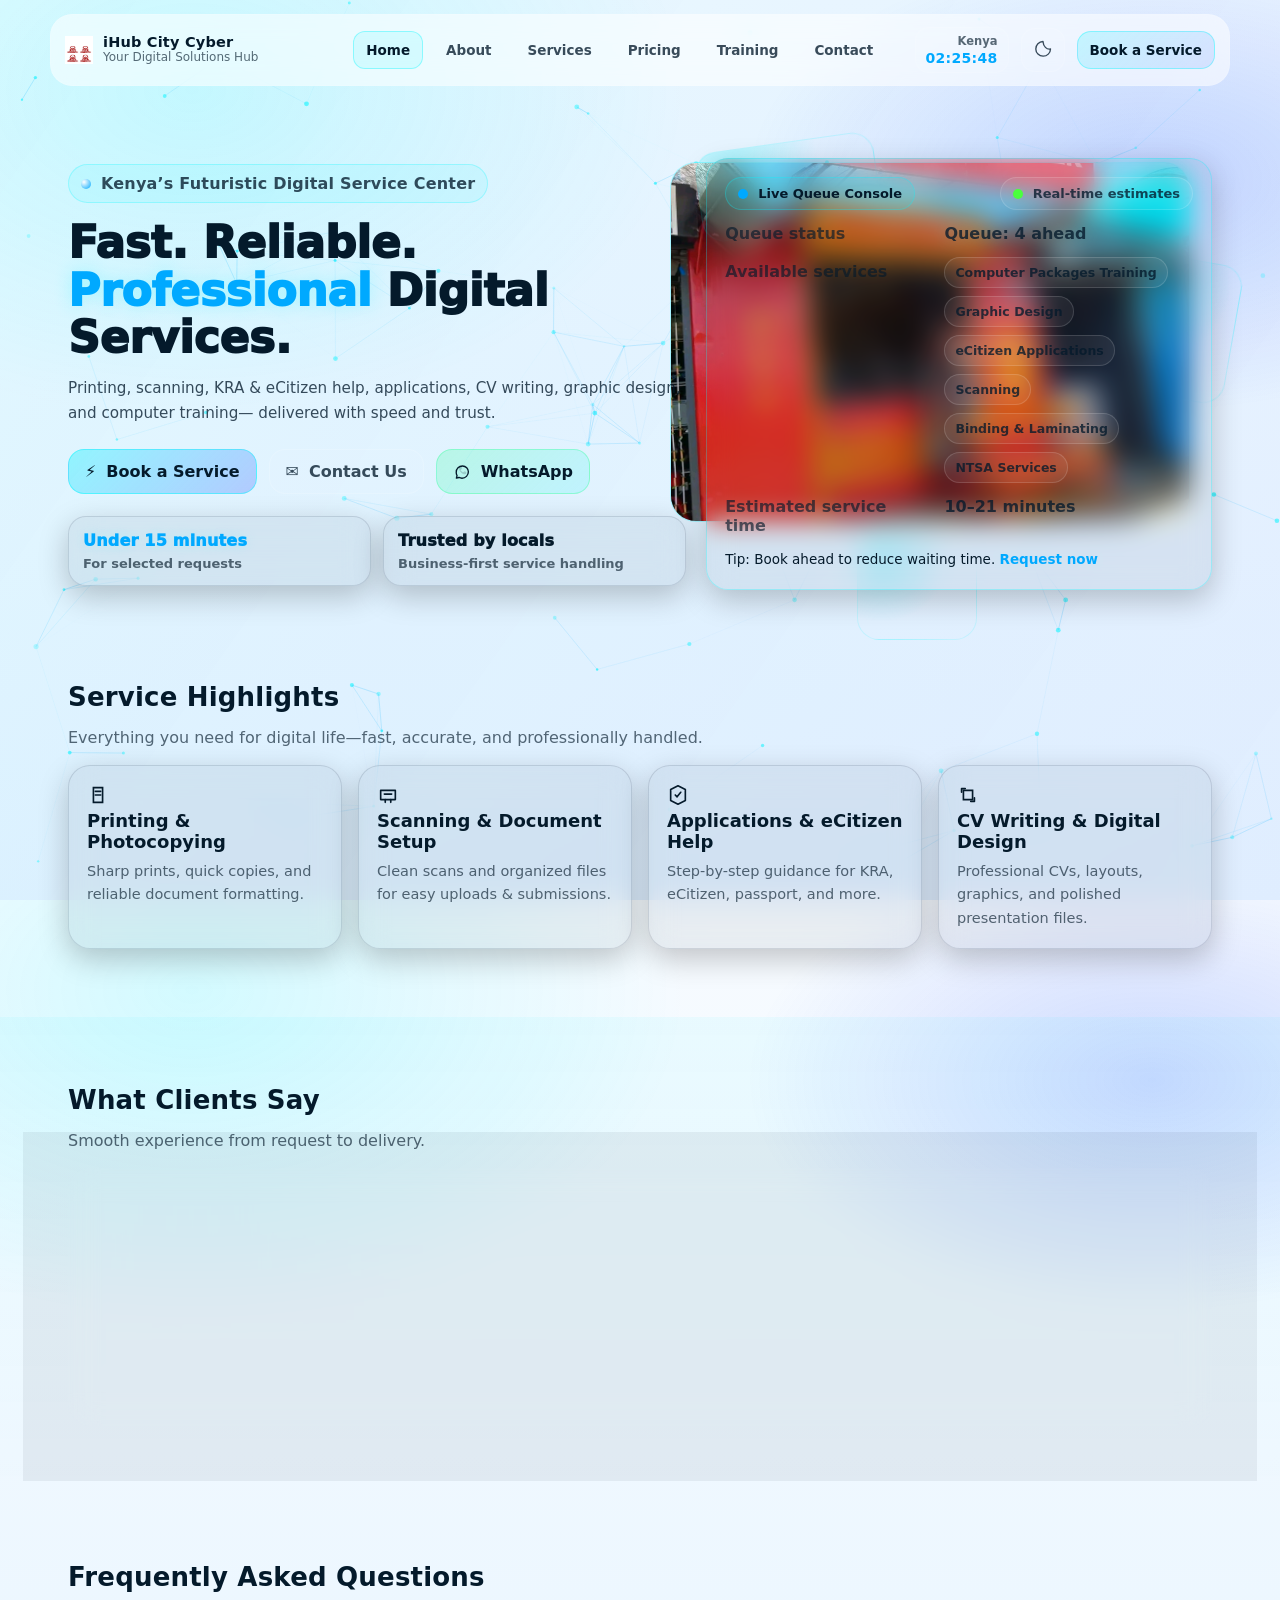
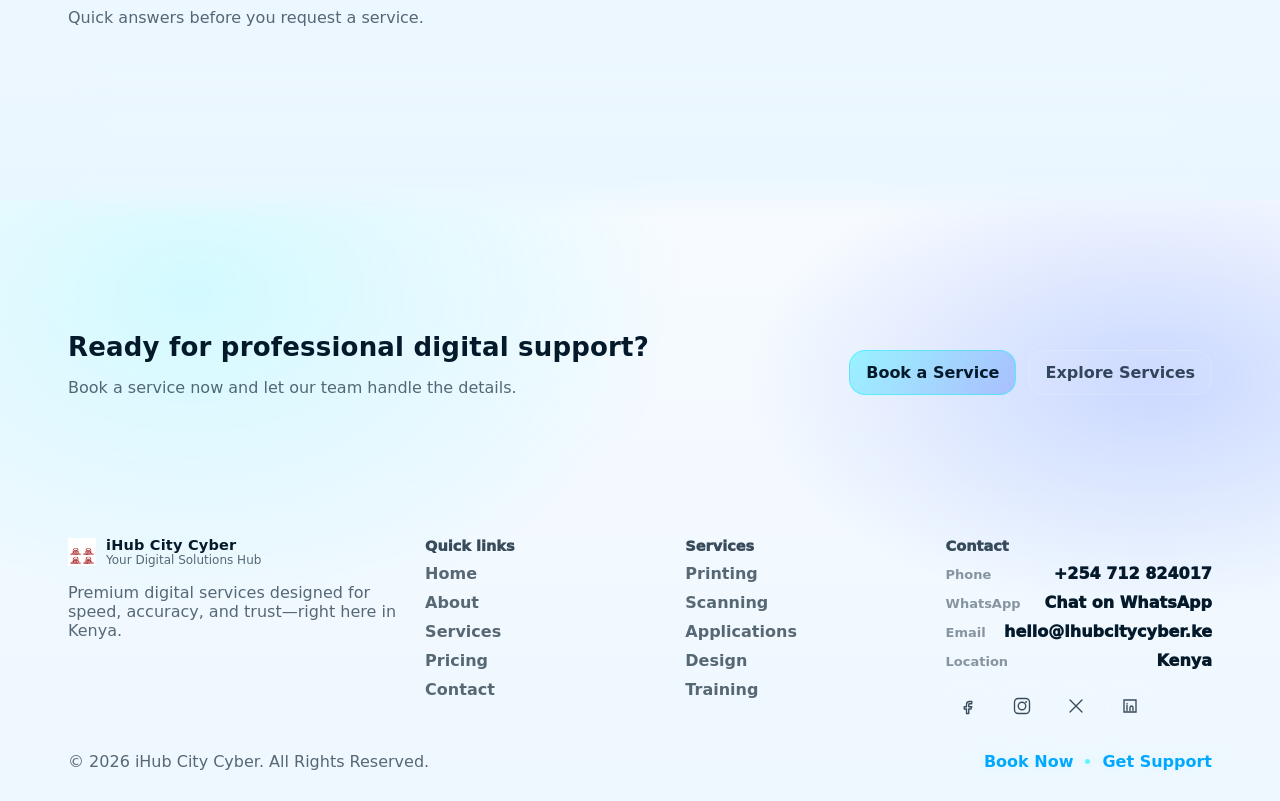
==== index.html @ 59ffdf21 "f" ====
<!doctype html>
<html lang="en" data-theme="dark">
  <head>
    <meta charset="utf-8" />
    <meta name="viewport" content="width=device-width, initial-scale=1" />
    <meta name="description" content="iHub City Cyber — Fast, reliable, professional digital services in Kenya." />
    <title>iHub City Cyber — Fast. Reliable. Professional Digital Services.</title>
    <link rel="icon" href="images/favicon.svg" />
    <link rel="stylesheet" href="css/style.css" />
  </head>
  <body>
    <div id="loadingOverlay" class="loading-overlay" aria-hidden="true">
      <div class="loader" role="status" aria-label="Loading"></div>
      <div class="loading-text">Initializing iHub City Cyber...</div>
    </div>

    <canvas id="particles" aria-hidden="true"></canvas>

    <a id="backToTop" class="back-to-top" href="#top" aria-label="Back to top">
      <span class="back-to-top__icon" aria-hidden="true">↑</span>
    </a>

    <div class="page" id="top">
      <header class="site-header">
        <div class="container header-inner">
          <a class="brand" href="index.html" aria-label="iHub City Cyber home">
            <span class="brand__logo" aria-hidden="true"><img src="images/logo.jpg" alt="iHub City Cyber" width="28" height="28"></span>
            <span class="brand__text">
              <span class="brand__name">iHub City Cyber</span>
              <span class="brand__tag">Your Digital Solutions Hub</span>
            </span>
          </a>

          <nav class="nav" aria-label="Primary navigation">
            <button class="nav__toggle" id="navToggle" aria-label="Open menu" aria-expanded="false" type="button">
              <span aria-hidden="true"></span>
              <span class="sr-only">Menu</span>
            </button>

            <ul class="nav__list" id="navList">
              <li><a class="nav__link active" href="index.html">Home</a></li>
              <li><a class="nav__link" href="about.html">About</a></li>
              <li><a class="nav__link" href="services.html">Services</a></li>
              <li><a class="nav__link" href="pricing.html">Pricing</a></li>
              <li><a class="nav__link" href="training.html">Training</a></li>
              <li><a class="nav__link" href="contact.html">Contact</a></li>
            </ul>
          </nav>

          <div class="header-actions">
            <div class="clock" title="Kenya time">
              <span class="clock__label">Kenya</span>
              <span class="clock__time" id="kenyaClock">--:--:--</span>
            </div>

            <button id="themeToggle" class="icon-btn" type="button" aria-label="Toggle dark and light mode" title="Toggle theme">
              <span class="icon-btn__icon" aria-hidden="true">
                <svg viewBox="0 0 24 24" width="18" height="18" fill="none" xmlns="http://www.w3.org/2000/svg">
                  <path
                    d="M12 2a9.8 9.8 0 1 0 10 10c-5.2 1-9.6-3.4-10-10Z"
                    stroke="currentColor"
                    stroke-width="1.8"
                    stroke-linejoin="round"
                  />
                </svg>
              </span>
            </button>

            <a class="btn btn-primary btn-sm" href="request.html" aria-label="Book a service">
              Book a Service
            </a>
          </div>
        </div>
      </header>

      <main class="site-main">
        <section class="hero">
          <div class="container hero-inner">
            <div class="hero-copy">
              <div class="hero-badge">
                <span class="spark" aria-hidden="true"></span>
                Kenya’s Futuristic Digital Service Center
              </div>
              <h1 class="hero-title">
                Fast. Reliable. <span class="neon-text">Professional</span> Digital Services.
              </h1>
              <p class="hero-subtitle">
                Printing, scanning, KRA & eCitizen help, applications, CV writing, graphic design, and computer training—
                delivered with speed and trust.
              </p>

              <div class="hero-cta" role="group" aria-label="Primary actions">
                <a class="btn btn-gradient" href="request.html">
                  <span class="btn__icon" aria-hidden="true">⚡</span>
                  Book a Service
                </a>
                <a class="btn btn-secondary" href="contact.html">
                  <span class="btn__icon" aria-hidden="true">✉</span>
                  Contact Us
                </a>
                <a class="btn btn-whatsapp" href="https://wa.me/254712824017?text=Hi%20iHub%20City%20Cyber!%20I%20need%20a%20service."
                  target="_blank" rel="noopener noreferrer">
                  <span class="btn__icon" aria-hidden="true">
                    <svg viewBox="0 0 24 24" width="18" height="18" fill="none" xmlns="http://www.w3.org/2000/svg">
                      <path
                        d="M20.5 11.8c0 4.7-3.8 8.5-8.5 8.5-1.5 0-2.9-.4-4.1-1l-3.4.9.9-3.3c-.7-1.3-1.1-2.7-1.1-4.3C4.2 7.7 8 4 12.6 4c4.7 0 7.9 3.8 7.9 7.8Z"
                        stroke="currentColor"
                        stroke-width="1.8"
                        stroke-linejoin="round"
                      />
                      <path
                        d="M10 9.3c.4.7.8 1.2 1.4 1.7.6.5 1.1.9 1.8 1.2.3.1.6.1.8-.1l.7-.7c.2-.2.5-.3.8-.2l1.7.6c.3.1.5.4.5.7v1c0 .6-.4 1.1-.9 1.3-1.1.4-2.3.3-3.4-.2-1.2-.5-2.4-1.4-3.4-2.6-1-1.2-1.7-2.6-2-3.9-.2-1 0-2.1.5-2.9.2-.4.7-.7 1.2-.7h1c.3 0 .6.2.7.5l.6 1.7c.1.3 0 .6-.2.8l-.7.7c-.2.2-.3.5-.1.8Z"
                        fill="currentColor"
                        opacity="0.18"
                      />
                    </svg>
                  </span>
                  WhatsApp
                </a>
              </div>

              <div class="hero-metrics">
                <div class="metric glass">
                  <div class="metric__value neon-text" data-badge="fast">Under 15 minutes</div>
                  <div class="metric__label">For selected requests</div>
                </div>
                <div class="metric glass">
                  <div class="metric__value" data-badge="trusted">Trusted by locals</div>
                  <div class="metric__label">Business-first service handling</div>
                </div>
              </div>
            </div>

            <div class="hero-visual">
              <div class="neon-card glass hero-panel">
                <div class="hero-panel__top">
                  <div class="chip">
                    <span class="chip__dot" aria-hidden="true"></span> Live Queue Console
                  </div>
                  <div class="chip chip--muted">
                    <span class="chip__pulse" aria-hidden="true"></span> Real-time estimates
                  </div>
                </div>

                <div class="dashboard" id="cyberDashboard">
                  <div class="dashboard-row">
                    <div class="dashboard-row__label">Queue status</div>
                    <div class="dashboard-row__value neon-text" id="queueStatus">Checking...</div>
                  </div>
                  <div class="dashboard-row">
                    <div class="dashboard-row__label">Available services</div>
                    <div class="dashboard-row__value">
                      <div class="chips" id="availableServices" aria-live="polite"></div>
                    </div>
                  </div>
                  <div class="dashboard-row">
                    <div class="dashboard-row__label">Estimated service time</div>
                    <div class="dashboard-row__value" id="estimatedTime">--</div>
                  </div>
                  <div class="dashboard-hint">
                    Tip: Book ahead to reduce waiting time.
                    <a class="link" href="request.html">Request now</a>
                  </div>
                </div>
              </div>

              <figure class="hero-illustration" aria-hidden="true">
                <img
                  src="images/ihubcyber.jpg"
                  alt="iHub City Cyber digital café interior"
                  loading="lazy"
                  decoding="async"
                />
              </figure>

              <div class="hero-floaters" aria-hidden="true">
                <div class="floater floater--a"></div>
                <div class="floater floater--b"></div>
                <div class="floater floater--c"></div>
              </div>
            </div>
          </div>
        </section>

        <section class="section">
          <div class="container">
            <div class="section-head">
              <h2 class="h2">Service Highlights</h2>
              <p class="muted">
                Everything you need for digital life—fast, accurate, and professionally handled.
              </p>
            </div>

            <div class="grid grid-4">
              <article class="card card--hover glass">
                <div class="card__icon" aria-hidden="true">
                  <svg viewBox="0 0 24 24" width="22" height="22" fill="none" xmlns="http://www.w3.org/2000/svg">
                    <path d="M7 4h10v16H7V4Z" stroke="currentColor" stroke-width="1.8" />
                    <path d="M9 8h6M9 12h6" stroke="currentColor" stroke-width="1.8" stroke-linecap="round" />
                  </svg>
                </div>
                <h3 class="h3">Printing & Photocopying</h3>
                <p class="p">Sharp prints, quick copies, and reliable document formatting.</p>
              </article>

              <article class="card card--hover glass">
                <div class="card__icon" aria-hidden="true">
                  <svg viewBox="0 0 24 24" width="22" height="22" fill="none" xmlns="http://www.w3.org/2000/svg">
                    <path
                      d="M4 7h16v10H4V7Z"
                      stroke="currentColor"
                      stroke-width="1.8"
                      stroke-linejoin="round"
                    />
                    <path d="M8 11h8" stroke="currentColor" stroke-width="1.8" stroke-linecap="round" />
                    <path d="M9 17v3M15 17v3" stroke="currentColor" stroke-width="1.8" stroke-linecap="round" />
                  </svg>
                </div>
                <h3 class="h3">Scanning & Document Setup</h3>
                <p class="p">Clean scans and organized files for easy uploads & submissions.</p>
              </article>

              <article class="card card--hover glass">
                <div class="card__icon" aria-hidden="true">
                  <svg viewBox="0 0 24 24" width="22" height="22" fill="none" xmlns="http://www.w3.org/2000/svg">
                    <path d="M12 2 20 6v12l-8 4-8-4V6l8-4Z" stroke="currentColor" stroke-width="1.8" stroke-linejoin="round" />
                    <path d="M9 12l2 2 4-5" stroke="currentColor" stroke-width="1.8" stroke-linecap="round" stroke-linejoin="round" />
                  </svg>
                </div>
                <h3 class="h3">Applications & eCitizen Help</h3>
                <p class="p">Step-by-step guidance for KRA, eCitizen, passport, and more.</p>
              </article>

              <article class="card card--hover glass">
                <div class="card__icon" aria-hidden="true">
                  <svg viewBox="0 0 24 24" width="22" height="22" fill="none" xmlns="http://www.w3.org/2000/svg">
                    <path d="M7 7h10v10H7V7Z" stroke="currentColor" stroke-width="1.8" />
                    <path d="M5 9V5h4" stroke="currentColor" stroke-width="1.8" stroke-linecap="round" stroke-linejoin="round" />
                    <path d="M19 15v4h-4" stroke="currentColor" stroke-width="1.8" stroke-linecap="round" stroke-linejoin="round" />
                  </svg>
                </div>
                <h3 class="h3">CV Writing & Digital Design</h3>
                <p class="p">Professional CVs, layouts, graphics, and polished presentation files.</p>
              </article>
            </div>
          </div>
        </section>

        <section class="section section--alt">
          <div class="container">
            <div class="section-head">
              <h2 class="h2">What Clients Say</h2>
              <p class="muted">Smooth experience from request to delivery.</p>
            </div>

            <div class="slider glass">
              <button class="slider__btn slider__btn--prev" type="button" aria-label="Previous testimonial">
                ‹
              </button>
              <div class="slider__track" id="testimonialTrack">
                <article class="testimonial testimonial--active">
                  <div class="testimonial__stars" aria-hidden="true">★★★★★</div>
                  <p class="testimonial__text">
                    “Fast service and clear guidance. My application was handled professionally.”
                  </p>
                  <div class="testimonial__meta">
                    <span class="avatar" aria-hidden="true">A</span>
                    <div>
                      <div class="testimonial__name">Amina K.</div>
                      <div class="testimonial__role">eCitizen & Passport</div>
                    </div>
                  </div>
                </article>

                <article class="testimonial">
                  <div class="testimonial__stars" aria-hidden="true">★★★★★</div>
                  <p class="testimonial__text">
                    “Printing quality is top-notch. They double-checked my documents before submission.”
                  </p>
                  <div class="testimonial__meta">
                    <span class="avatar" aria-hidden="true">J</span>
                    <div>
                      <div class="testimonial__name">Joseph M.</div>
                      <div class="testimonial__role">Print & Scan</div>
                    </div>
                  </div>
                </article>

                <article class="testimonial">
                  <div class="testimonial__stars" aria-hidden="true">★★★★★</div>
                  <p class="testimonial__text">
                    “CV writing was excellent. The formatting looks professional and ATS-friendly.”
                  </p>
                  <div class="testimonial__meta">
                    <span class="avatar" aria-hidden="true">S</span>
                    <div>
                      <div class="testimonial__name">Sarah W.</div>
                      <div class="testimonial__role">CV Writing</div>
                    </div>
                  </div>
                </article>
              </div>
              <button class="slider__btn slider__btn--next" type="button" aria-label="Next testimonial">
                ›
              </button>
            </div>
          </div>
        </section>

        <section class="section">
          <div class="container">
            <div class="section-head">
              <h2 class="h2">Frequently Asked Questions</h2>
              <p class="muted">Quick answers before you request a service.</p>
            </div>

            <div class="faq" id="faq">
              <div class="faq__item glass" data-faq>
                <button class="faq__q" type="button" aria-expanded="false">
                  How fast can you process my request?
                  <span class="faq__chev" aria-hidden="true">+</span>
                </button>
                <div class="faq__a" aria-hidden="true">
                  <p class="p">
                    For most printing and document preparation requests, we aim to deliver within 10–30 minutes depending on volume.
                    For applications, we’ll estimate after reviewing your documents.
                  </p>
                </div>
              </div>

              <div class="faq__item glass" data-faq>
                <button class="faq__q" type="button" aria-expanded="false">
                  Do you help with KRA and eCitizen applications?
                  <span class="faq__chev" aria-hidden="true">+</span>
                </button>
                <div class="faq__a" aria-hidden="true">
                  <p class="p">
                    Yes. We support document preparation and guided steps so you can complete your submission confidently.
                    We’ll also double-check key inputs before you proceed.
                  </p>
                </div>
              </div>

              <div class="faq__item glass" data-faq>
                <button class="faq__q" type="button" aria-expanded="false">
                  Can I upload files through the request form?
                  <span class="faq__chev" aria-hidden="true">+</span>
                </button>
                <div class="faq__a" aria-hidden="true">
                  <p class="p">
                    Absolutely. Use the file upload field in the request form. We’ll review and follow up to confirm next steps.
                  </p>
                </div>
              </div>
            </div>
          </div>
        </section>

        <section class="section section--cta">
          <div class="container cta">
            <div class="cta__copy">
              <h2 class="h2">Ready for professional digital support?</h2>
              <p class="muted">Book a service now and let our team handle the details.</p>
            </div>
            <div class="cta__actions">
              <a class="btn btn-gradient" href="request.html">Book a Service</a>
              <a class="btn btn-secondary" href="services.html">Explore Services</a>
            </div>
          </div>
        </section>
      </main>

      <footer class="site-footer">
        <div class="container footer-grid">
          <div class="footer-brand">
            <div class="brand brand--footer">
              <span class="brand__logo" aria-hidden="true"><img src="images/logo.jpg" alt="iHub City Cyber" width="28" height="28"></span>
              <div class="brand__text">
                <div class="brand__name">iHub City Cyber</div>
                <div class="brand__tag">Your Digital Solutions Hub</div>
              </div>
            </div>
            <p class="muted">
              Premium digital services designed for speed, accuracy, and trust—right here in Kenya.
            </p>
          </div>

          <div class="footer-col">
            <h3 class="footer-title">Quick links</h3>
            <ul class="footer-links">
              <li><a href="index.html">Home</a></li>
              <li><a href="about.html">About</a></li>
              <li><a href="services.html">Services</a></li>
              <li><a href="pricing.html">Pricing</a></li>
              <li><a href="contact.html">Contact</a></li>
            </ul>
          </div>

          <div class="footer-col">
            <h3 class="footer-title">Services</h3>
            <ul class="footer-links">
              <li><a href="services.html#printing">Printing</a></li>
              <li><a href="services.html#scanning">Scanning</a></li>
              <li><a href="services.html#applications">Applications</a></li>
              <li><a href="services.html#design">Design</a></li>
              <li><a href="training.html">Training</a></li>
            </ul>
          </div>

          <div class="footer-col">
            <h3 class="footer-title">Contact</h3>
            <div class="footer-contact">
              <div class="footer-item">
                <span class="footer-item__label">Phone</span>
                <a class="footer-item__value" href="tel:+254712824017">+254 712 824017</a>
              </div>
              <div class="footer-item">
                <span class="footer-item__label">WhatsApp</span>
                <a class="footer-item__value" href="https://wa.me/254712824017" target="_blank" rel="noopener noreferrer">Chat on WhatsApp</a>
              </div>
              <div class="footer-item">
                <span class="footer-item__label">Email</span>
                <a class="footer-item__value" href="mailto:hello@ihubcitycyber.ke">hello@ihubcitycyber.ke</a>
              </div>
              <div class="footer-item">
                <span class="footer-item__label">Location</span>
                <span class="footer-item__value">Kenya</span>
              </div>
            </div>

            <div class="social-row" aria-label="Social links">
              <a class="social" href="#" aria-label="Facebook">
                <svg viewBox="0 0 24 24" width="18" height="18" fill="none" xmlns="http://www.w3.org/2000/svg">
                  <path d="M14 9h3V6h-3c-2.2 0-4 1.8-4 4v3H7v3h3v6h3v-6h3l1-3h-4v-3c0-.6.4-1 1-1Z" stroke="currentColor" stroke-width="1.8" stroke-linejoin="round"/>
                </svg>
              </a>
              <a class="social" href="#" aria-label="Instagram">
                <svg viewBox="0 0 24 24" width="18" height="18" fill="none" xmlns="http://www.w3.org/2000/svg">
                  <path d="M7 2h10a5 5 0 0 1 5 5v10a5 5 0 0 1-5 5H7a5 5 0 0 1-5-5V7a5 5 0 0 1 5-5Z" stroke="currentColor" stroke-width="1.8"/>
                  <path d="M12 17a5 5 0 1 0 0-10 5 5 0 0 0 0 10Z" stroke="currentColor" stroke-width="1.8"/>
                  <path d="M17.5 6.5h.01" stroke="currentColor" stroke-width="2.6" stroke-linecap="round"/>
                </svg>
              </a>
              <a class="social" href="#" aria-label="Twitter / X">
                <svg viewBox="0 0 24 24" width="18" height="18" fill="none" xmlns="http://www.w3.org/2000/svg">
                  <path d="M4 4l16 16M20 4 4 20" stroke="currentColor" stroke-width="1.8" stroke-linecap="round"/>
                </svg>
              </a>
              <a class="social" href="#" aria-label="LinkedIn">
                <svg viewBox="0 0 24 24" width="18" height="18" fill="none" xmlns="http://www.w3.org/2000/svg">
                  <path d="M4 4h16v16H4V4Z" stroke="currentColor" stroke-width="1.8" />
                  <path d="M8 11v7M8 8.5v.5" stroke="currentColor" stroke-width="1.8" stroke-linecap="round" />
                  <path d="M12 18v-4c0-1.7 2-2 2-2s2 .3 2 2v4" stroke="currentColor" stroke-width="1.8" stroke-linecap="round" stroke-linejoin="round"/>
                </svg>
              </a>
            </div>
          </div>
        </div>

        <div class="footer-bottom">
          <div class="container footer-bottom__inner">
            <div class="muted">© 2026 iHub City Cyber. All Rights Reserved.</div>
            <div class="footer-bottom__right">
              <a class="link" href="request.html">Book Now</a>
              <span class="dot" aria-hidden="true"></span>
              <a class="link" href="contact.html">Get Support</a>
            </div>
          </div>
        </div>
      </footer>
    </div>

    <div id="toastHost" class="toast-host" aria-live="polite" aria-atomic="true"></div>

    <script src="js/script.js" defer></script>
  </body>
</html>
---- css/style.css ----
:root{
  --font-sans: ui-sans-serif, system-ui, -apple-system, Segoe UI, Roboto, Helvetica, Arial, "Apple Color Emoji","Segoe UI Emoji";
  --radius-lg: 22px;
  --radius-md: 16px;
  --radius-sm: 12px;
  --shadow-glow: 0 0 24px rgba(0, 255, 255, .25);
  --shadow-soft: 0 16px 40px rgba(0,0,0,.28);
  --shadow-card: 0 10px 30px rgba(0,0,0,.22);
}

html[data-theme="dark"]{
  --bg0: #050a14;
  --bg1: #07172b;
  --panel: rgba(255,255,255,.06);
  --panel2: rgba(255,255,255,.08);
  --stroke: rgba(255,255,255,.12);
  --stroke2: rgba(0, 255, 255, .25);
  --text: #e9fbff;
  --text2: rgba(233, 251, 255, .78);
  --muted: rgba(233, 251, 255, .65);
  --muted2: rgba(233, 251, 255, .45);
  --cyan: #00f5ff;
  --cyan2: #29b9ff;
  --neon: #7cff00;
  --blue: #0b3bff;
  --danger: #ff4d6d;
  --warning: #ffcc66;
  --success: #3dff9e;
}

html[data-theme="light"]{
  --bg0: #f7fbff;
  --bg1: #eaf6ff;
  --panel: rgba(0, 18, 45, .06);
  --panel2: rgba(0, 18, 45, .08);
  --stroke: rgba(0, 18, 45, .12);
  --stroke2: rgba(0, 245, 255, .35);
  --text: #041a2b;
  --text2: rgba(4, 26, 43, .78);
  --muted: rgba(4, 26, 43, .65);
  --muted2: rgba(4, 26, 43, .45);
  --cyan: #00a9ff;
  --cyan2: #00e6ff;
  --neon: #4aff3d;
  --blue: #1b5dff;
  --danger: #e01b45;
  --warning: #c98400;
  --success: #19b96a;
}

*{ box-sizing: border-box; }
html, body{ height: 100%; }
body{
  margin: 0;
  font-family: var(--font-sans);
  background: radial-gradient(900px 600px at 15% 10%, rgba(0,245,255,.14), transparent 55%),
              radial-gradient(700px 400px at 90% 20%, rgba(11,59,255,.18), transparent 58%),
              linear-gradient(180deg, var(--bg0), var(--bg1));
  color: var(--text);
  overflow-x: hidden;
}

html{ scroll-behavior: smooth; }
@media (prefers-reduced-motion: reduce){
  html{ scroll-behavior: auto; }
}

a{ color: inherit; text-decoration: none; }
button, input, select, textarea{ font-family: inherit; }

.sr-only{
  position: absolute;
  width: 1px; height: 1px;
  padding: 0; margin: -1px;
  overflow: hidden;
  clip: rect(0, 0, 0, 0);
  white-space: nowrap;
  border: 0;
}

.container{
  width: 100%;
  max-width: 1180px;
  margin: 0 auto;
  padding: 0 18px;
}

.page{
  position: relative;
  min-height: 100vh;
}

/* Particles canvas */
#particles{
  position: fixed;
  inset: 0;
  z-index: 0;
  pointer-events: none;
  opacity: .9;
}
.site-main, .site-header, .site-footer{
  position: relative;
  z-index: 1;
}

/* Loading overlay */
.loading-overlay{
  position: fixed;
  inset: 0;
  z-index: 1000;
  display: grid;
  place-items: center;
  background: linear-gradient(180deg, rgba(0,0,0,.55), rgba(0,0,0,.25));
  backdrop-filter: blur(10px);
  transition: opacity .35s ease, visibility .35s ease;
}
.loading-overlay.is-hidden{
  opacity: 0;
  visibility: hidden;
}
.loader{
  width: 54px;
  height: 54px;
  border-radius: 50%;
  border: 2px solid rgba(255,255,255,.16);
  border-top-color: var(--cyan);
  animation: spin .9s linear infinite;
}
@keyframes spin{ to{ transform: rotate(360deg); } }
.loading-text{
  margin-top: 10px;
  font-weight: 600;
  color: var(--text2);
  letter-spacing: .2px;
}

/* Navbar */
.site-header{
  position: sticky;
  top: 0;
  z-index: 30;
  padding: 14px 0;
}
.header-inner{
  display: flex;
  align-items: center;
  justify-content: space-between;
  gap: 14px;
  padding: 12px 14px;
  border-radius: var(--radius-lg);
  background: rgba(0,0,0,.15);
  backdrop-filter: blur(12px);
  border: 1px solid rgba(255,255,255,.10);
}
html[data-theme="light"] .header-inner{
  background: rgba(255,255,255,.55);
}

.brand{
  display: flex;
  align-items: center;
  gap: 10px;
  min-width: 260px;
}
.brand__logo{
  color: var(--cyan);
  display: grid;
  place-items: center;
}
.brand__text{
  display: flex;
  flex-direction: column;
  line-height: 1.1;
}
.brand__name{
  font-weight: 850;
  letter-spacing: .2px;
  font-size: 14.5px;
}
.brand__tag{
  font-size: 12px;
  color: var(--muted);
}

.nav{ flex: 1; }
.nav__list{
  list-style: none;
  display: flex;
  align-items: center;
  justify-content: center;
  gap: 10px;
  margin: 0;
  padding: 0;
}
.nav__link{
  display: inline-flex;
  align-items: center;
  gap: 8px;
  padding: 10px 12px;
  border-radius: 12px;
  color: var(--text2);
  border: 1px solid transparent;
  transition: transform .2s ease, background .2s ease, border-color .2s ease;
  font-weight: 650;
  font-size: 13.5px;
}
.nav__link:hover{
  transform: translateY(-1px);
  border-color: rgba(0,245,255,.22);
  background: rgba(0,245,255,.06);
}
.nav__link.active{
  border-color: rgba(0,245,255,.35);
  background: rgba(0,245,255,.10);
  color: var(--text);
}

.nav__toggle{
  display: none;
  width: 44px;
  height: 44px;
  border-radius: 14px;
  border: 1px solid rgba(255,255,255,.12);
  background: rgba(255,255,255,.06);
  color: var(--text);
  position: relative;
}
.nav__toggle span{
  position: absolute;
  left: 12px; right: 12px;
  top: 50%;
  height: 2px;
  background: currentColor;
  transform: translateY(-50%);
  box-shadow: 0 -7px 0 currentColor, 0 7px 0 currentColor;
  opacity: .9;
}

.header-actions{
  display: flex;
  align-items: center;
  gap: 12px;
}
.clock{
  display: none;
  flex-direction: column;
  align-items: flex-end;
  gap: 2px;
  padding: 6px 10px;
  border-radius: 14px;
  border: 1px solid rgba(255,255,255,.10);
  background: rgba(255,255,255,.05);
}
.clock__label{
  font-size: 11.5px;
  color: var(--muted);
  font-weight: 700;
}
.clock__time{
  font-size: 14px;
  font-weight: 800;
  letter-spacing: .3px;
  color: var(--cyan);
}

@media (min-width: 980px){
  .clock{ display: flex; }
}

.icon-btn{
  width: 44px; height: 44px;
  border-radius: 14px;
  border: 1px solid rgba(255,255,255,.12);
  background: rgba(255,255,255,.06);
  color: var(--text2);
  display: grid; place-items: center;
  cursor: pointer;
  transition: transform .2s ease, border-color .2s ease, background .2s ease, color .2s ease;
}
.icon-btn:hover{
  transform: translateY(-1px);
  border-color: rgba(0,245,255,.35);
  background: rgba(0,245,255,.08);
  color: var(--text);
}

/* Mobile nav */
@media (max-width: 920px){
  .brand{ min-width: 200px; }
  .nav__list{
    position: absolute;
    top: 78px;
    left: 18px;
    right: 18px;
    flex-direction: column;
    align-items: stretch;
    gap: 6px;
    padding: 12px;
    border-radius: 18px;
    border: 1px solid rgba(255,255,255,.14);
    background: rgba(0,0,0,.25);
    backdrop-filter: blur(14px);
    transform: translateY(-8px);
    opacity: 0;
    pointer-events: none;
    transition: opacity .22s ease, transform .22s ease;
  }
  html[data-theme="light"] .nav__list{
    background: rgba(255,255,255,.78);
  }
  .nav.nav--open .nav__list{
    opacity: 1;
    transform: translateY(0);
    pointer-events: auto;
  }
  .nav__toggle{ display: inline-block; }
}

/* Typography helpers */
.h2{
  margin: 0;
  font-size: 26px;
  font-weight: 900;
  letter-spacing: .2px;
}
.h3{
  margin: 0;
  font-size: 18px;
  font-weight: 850;
}
.p{
  margin: 8px 0 0;
  line-height: 1.6;
  color: var(--muted);
  font-size: 14.5px;
}
.muted{ color: var(--muted); }
.neon-text{
  color: var(--cyan);
  text-shadow: 0 0 18px rgba(0,245,255,.24);
}

/* Buttons */
.btn{
  display: inline-flex;
  align-items: center;
  justify-content: center;
  gap: 10px;
  padding: 12px 16px;
  border-radius: 16px;
  border: 1px solid rgba(255,255,255,.12);
  background: rgba(255,255,255,.06);
  color: var(--text);
  font-weight: 800;
  cursor: pointer;
  transition: transform .2s ease, border-color .2s ease, background .2s ease, box-shadow .2s ease;
}
.btn:hover{
  transform: translateY(-1px);
  border-color: rgba(0,245,255,.35);
  box-shadow: var(--shadow-glow);
}
.btn:active{ transform: translateY(0); }
.btn-sm{ padding: 10px 12px; border-radius: 14px; font-weight: 800; font-size: 13.5px; }
.btn-primary{
  border-color: rgba(0,245,255,.35);
  background: linear-gradient(135deg, rgba(0,245,255,.18), rgba(11,59,255,.10));
}
.btn-secondary{
  background: rgba(255,255,255,.06);
  border-color: rgba(255,255,255,.14);
  color: var(--text2);
}
.btn-gradient{
  border-color: rgba(0,245,255,.45);
  background: linear-gradient(135deg, rgba(0,245,255,.35), rgba(11,59,255,.22));
  box-shadow: 0 0 0 rgba(0,245,255,.0);
}
.btn-whatsapp{
  border-color: rgba(61,255,158,.40);
  background: linear-gradient(135deg, rgba(61,255,158,.25), rgba(0,245,255,.14));
}
.btn__icon{ display: inline-grid; place-items: center; }
.link{
  color: var(--cyan);
  font-weight: 800;
  text-shadow: 0 0 18px rgba(0,245,255,.15);
}

/* Sections */
.section{
  padding: 68px 0;
}
.section--alt{
  background: linear-gradient(180deg, rgba(0,245,255,.05), transparent);
}
.section--cta{
  padding: 48px 0 80px;
}
.section-head{
  margin-bottom: 18px;
}
.divider{
  height: 1px;
  background: linear-gradient(90deg, transparent, rgba(0,245,255,.35), transparent);
  margin: 18px 0;
  border-radius: 999px;
}
.divider.glass{
  border: 1px solid rgba(255,255,255,.12);
}
.divider[aria-hidden="true"]{ opacity: .9; }

/* Glass */
.glass{
  background: var(--panel);
  border: 1px solid var(--stroke);
  border-radius: var(--radius-lg);
  box-shadow: var(--shadow-card);
  backdrop-filter: blur(14px);
}

.media-frame{
  border-radius: var(--radius-lg);
  overflow: hidden;
  border: 1px solid rgba(0,245,255,.22);
  background: rgba(0,245,255,.06);
  position: relative;
}
.media-frame::after{
  content: "";
  position: absolute;
  inset: -2px;
  background:
    radial-gradient(circle at 18% 12%, rgba(0,245,255,.28), transparent 55%),
    radial-gradient(circle at 86% 46%, rgba(11,59,255,.20), transparent 55%);
  pointer-events: none;
  mix-blend-mode: screen;
  opacity: .85;
}
.media-frame img{
  width: 100%;
  height: 100%;
  display: block;
  object-fit: cover;
  filter: saturate(1.08) contrast(1.05);
  transform: scale(1.02);
  transition: transform .4s ease;
}
.media-frame:hover img{
  transform: scale(1.06);
}
.about-media{
  margin-bottom: 14px;
}
.about-media img{ height: 240px; }

.training-media{
  margin: 6px 0 14px;
}
.training-media img{ height: 170px; }

.service-top__media img{
  height: 320px;
}

.contact-media img{ height: 190px; }

.request-media img{ height: 160px; }

.service-top{
  margin-bottom: 18px;
  align-items: stretch;
  gap: 16px;
}
.service-top__copy{
  padding: 18px;
}

.card{
  padding: 18px;
}
.card--hover{
  transition: transform .22s ease, border-color .22s ease, background .22s ease;
}
.card--hover:hover{
  transform: translateY(-4px);
  border-color: rgba(0,245,255,.35);
  background: rgba(0,245,255,.06);
}

.neon-card{
  border-color: rgba(0,245,255,.28);
}

/* Layout grids */
.grid{
  display: grid;
  gap: 16px;
}
.grid-2{ grid-template-columns: repeat(2, minmax(0, 1fr)); }
.grid-3{ grid-template-columns: repeat(3, minmax(0, 1fr)); }
.grid-4{ grid-template-columns: repeat(4, minmax(0, 1fr)); }

@media (max-width: 1020px){
  .grid-4{ grid-template-columns: repeat(2, minmax(0, 1fr)); }
  .grid-3{ grid-template-columns: repeat(2, minmax(0, 1fr)); }
}
@media (max-width: 760px){
  .grid-2{ grid-template-columns: 1fr; }
  .grid-3{ grid-template-columns: 1fr; }
  .grid-4{ grid-template-columns: 1fr; }
}

/* Hero */
.hero{
  padding: 58px 0 22px;
}
.hero-inner{
  display: grid;
  grid-template-columns: 1.1fr .9fr;
  align-items: start;
  gap: 20px;
}
@media (max-width: 980px){
  .hero-inner{ grid-template-columns: 1fr; }
}

.hero-copy{
  padding: 6px 0;
}
.hero-badge{
  display: inline-flex;
  align-items: center;
  gap: 10px;
  padding: 9px 12px;
  border-radius: 999px;
  background: rgba(0,245,255,.08);
  border: 1px solid rgba(0,245,255,.25);
  color: var(--text2);
  font-weight: 800;
  letter-spacing: .2px;
  animation: floaty 3.6s ease-in-out infinite;
}
@keyframes floaty{
  0%,100%{ transform: translateY(0); }
  50%{ transform: translateY(-4px); }
}
.spark{
  width: 10px; height: 10px;
  border-radius: 50%;
  background: radial-gradient(circle at 30% 30%, #fff, var(--cyan));
  box-shadow: 0 0 0 0 rgba(0,245,255,.45);
  animation: pulse 1.3s ease-in-out infinite;
}
@keyframes pulse{
  0%{ box-shadow: 0 0 0 0 rgba(0,245,255,.35); }
  70%{ box-shadow: 0 0 0 14px rgba(0,245,255,0); }
  100%{ box-shadow: 0 0 0 0 rgba(0,245,255,0); }
}

.hero-title{
  margin: 16px 0 0;
  font-size: 44px;
  line-height: 1.08;
  font-weight: 950;
  letter-spacing: -0.3px;
}
@media (max-width: 520px){
  .hero-title{ font-size: 32px; }
}
.hero-subtitle{
  margin-top: 14px;
  max-width: 64ch;
  color: var(--text2);
  line-height: 1.7;
  font-size: 15.2px;
}

.hero-cta{
  display: flex;
  flex-wrap: wrap;
  gap: 12px;
  margin-top: 22px;
}

.hero-metrics{
  margin-top: 22px;
  display: grid;
  grid-template-columns: repeat(2, minmax(0, 1fr));
  gap: 12px;
}
@media (max-width: 520px){
  .hero-metrics{ grid-template-columns: 1fr; }
}
.metric{
  padding: 14px;
  border-radius: 18px;
}
.metric__value{
  font-weight: 950;
  letter-spacing: .2px;
}
.metric__label{
  margin-top: 6px;
  color: var(--muted);
  font-weight: 700;
  font-size: 13px;
}

.hero-visual{
  position: relative;
}
.hero-panel{
  padding: 18px;
  position: relative;
  z-index: 2;
}
.hero-panel__top{
  display: flex;
  align-items: center;
  justify-content: space-between;
  gap: 10px;
  margin-bottom: 14px;
}
.chip{
  display: inline-flex;
  align-items: center;
  gap: 10px;
  padding: 8px 12px;
  border-radius: 999px;
  border: 1px solid rgba(0,245,255,.28);
  background: rgba(0,245,255,.10);
  font-weight: 850;
  font-size: 13px;
}
.chip--muted{
  border-color: rgba(255,255,255,.14);
  background: rgba(255,255,255,.06);
  color: var(--text2);
}
.chip__dot{
  width: 10px; height: 10px;
  border-radius: 50%;
  background: var(--cyan);
  box-shadow: 0 0 20px rgba(0,245,255,.32);
}
.chip__pulse{
  width: 10px; height: 10px;
  border-radius: 50%;
  background: var(--neon);
  box-shadow: 0 0 20px rgba(124,255,0,.25);
  animation: ping 1.2s ease-in-out infinite;
}
@keyframes ping{
  0%,100%{ transform: scale(1); opacity: .9; }
  50%{ transform: scale(1.12); opacity: 1; }
}

.dashboard{
  display: flex;
  flex-direction: column;
  gap: 14px;
}
.dashboard-row{
  display: grid;
  grid-template-columns: 1fr 1.2fr;
  gap: 12px;
  align-items: baseline;
}
.dashboard-row__label{
  color: var(--muted);
  font-weight: 750;
}
.dashboard-row__value{
  font-weight: 900;
  color: var(--text2);
}
.dashboard-hint{
  font-size: 13.5px;
  line-height: 1.6;
}
.chips{
  display: flex;
  flex-wrap: wrap;
  gap: 8px;
}
.chips .chip-mini{
  padding: 7px 10px;
  border-radius: 999px;
  border: 1px solid rgba(255,255,255,.14);
  background: rgba(255,255,255,.06);
  font-weight: 850;
  font-size: 12.5px;
  color: var(--text2);
}

/* Floater effects */
.hero-floaters{
  position: absolute;
  inset: -40px -50px -40px -20px;
  pointer-events: none;
  z-index: -1;
}
.hero-illustration{
  position: absolute;
  right: -18px;
  top: -12px;
  width: min(520px, 46vw);
  height: min(360px, 34vw);
  border-radius: 26px;
  overflow: hidden;
  border: 1px solid rgba(0,245,255,.22);
  background: rgba(0,245,255,.06);
  z-index: -1;
  pointer-events: none;
}
.hero-illustration::before{
  content: "";
  position: absolute;
  inset: -2px;
  background:
    radial-gradient(circle at 20% 10%, rgba(0,245,255,.34), transparent 55%),
    radial-gradient(circle at 85% 35%, rgba(11,59,255,.25), transparent 55%),
    linear-gradient(180deg, rgba(0,0,0,.1), rgba(0,0,0,.35));
  pointer-events: none;
}
.hero-illustration img{
  width: 100%;
  height: 100%;
  object-fit: cover;
  filter: saturate(1.12) contrast(1.05);
  transform: scale(1.02);
  transition: transform .35s ease;
}
.hero-illustration:hover img{
  transform: translateY(-2px) scale(1.04);
}
@media (max-width: 980px){
  .hero-illustration{
    right: -30px;
    width: min(520px, 66vw);
    height: min(300px, 40vw);
    top: 10px;
  }
}
@media (max-width: 620px){
  .hero-illustration{ display: none; }
}
.floater{
  position: absolute;
  border-radius: 22px;
  border: 1px solid rgba(0,245,255,.16);
  background: radial-gradient(circle at 20% 20%, rgba(0,245,255,.25), transparent 55%);
  filter: blur(.2px);
}
.floater--a{ width: 180px; height: 90px; top: 24px; left: 12px; transform: rotate(-8deg); animation: driftA 5s ease-in-out infinite; }
.floater--b{ width: 110px; height: 140px; top: 140px; right: 28px; transform: rotate(10deg); animation: driftB 6s ease-in-out infinite; }
.floater--c{ width: 120px; height: 110px; bottom: -10px; left: 40%; transform: translateX(-50%); animation: driftC 7s ease-in-out infinite; opacity: .85; }
@keyframes driftA{ 0%,100%{ transform: translateY(0) rotate(-8deg);} 50%{ transform: translateY(-10px) rotate(-8deg);} }
@keyframes driftB{ 0%,100%{ transform: translateY(0) rotate(10deg);} 50%{ transform: translateY(-12px) rotate(10deg);} }
@keyframes driftC{ 0%,100%{ transform: translateX(-50%) translateY(0) rotate(0deg);} 50%{ transform: translateX(-50%) translateY(-14px) rotate(2deg);} }

/* Page hero */
.page-hero{
  padding: 26px 0 10px;
}
.page-hero__inner{
  padding: 22px 18px;
}
.page-hero__eyebrow{
  display: inline-flex;
  align-items: center;
  gap: 10px;
  font-weight: 900;
  letter-spacing: .2px;
  color: var(--cyan);
}
.page-hero__title{
  margin: 12px 0 0;
  font-size: 34px;
  line-height: 1.14;
  font-weight: 950;
}
.page-hero__sub{
  margin-top: 12px;
  line-height: 1.7;
}
@media (max-width: 520px){
  .page-hero__title{ font-size: 26px; }
}

/* Service grid */
.service-grid{
  grid-template-columns: repeat(3, minmax(0, 1fr));
}
@media (max-width: 1020px){
  .service-grid{ grid-template-columns: repeat(2, minmax(0, 1fr)); }
}
@media (max-width: 760px){
  .service-grid{ grid-template-columns: 1fr; }
}
.service-card{
  padding: 18px;
  min-height: 245px;
  display: flex;
  flex-direction: column;
  gap: 10px;
}
.service-card__icon{
  width: 46px; height: 46px;
  border-radius: 16px;
  border: 1px solid rgba(0,245,255,.28);
  background: rgba(0,245,255,.08);
  display: grid;
  place-items: center;
  color: var(--cyan);
}

.icon-slot svg{ width: 24px; height: 24px; }

/* Callout */
.callout{
  padding: 18px;
  display: flex;
  align-items: center;
  gap: 16px;
  justify-content: space-between;
}
.callout__icon{
  width: 46px; height: 46px;
  border-radius: 18px;
  border: 1px solid rgba(0,245,255,.28);
  background: rgba(0,245,255,.08);
  display: grid; place-items: center;
  color: var(--cyan);
  font-size: 18px;
}
.callout__copy{
  flex: 1;
}
.callout--compact{
  padding: 16px;
}
@media (max-width: 760px){
  .callout{ flex-direction: column; align-items: flex-start; }
}

/* About */
.about-block{ padding: 20px; }
.about-right{ padding: 20px; }
.about-bullets{ margin-top: 14px; display: grid; gap: 12px; }
.bullet{
  display: flex; gap: 12px; padding: 14px;
  border-radius: 18px;
}
.bullet__icon{
  width: 40px; height: 40px;
  border-radius: 16px;
  border: 1px solid rgba(0,245,255,.28);
  background: rgba(0,245,255,.08);
  color: var(--cyan);
  display: grid; place-items: center;
  font-weight: 950;
}
.bullet__title{ font-weight: 900; }
.cards-stack{ align-content: start; }
.mini-card{ padding: 16px; }

.checklist{
  list-style: none;
  padding: 0;
  margin: 0;
  display: grid;
  gap: 10px;
}
.checklist li{
  display: flex; gap: 12px; align-items: flex-start;
  color: var(--muted);
  font-weight: 700;
  line-height: 1.55;
}
.check{
  width: 14px; height: 14px;
  margin-top: 6px;
  border-radius: 6px;
  background: rgba(0,245,255,.20);
  border: 1px solid rgba(0,245,255,.35);
  box-shadow: 0 0 0 4px rgba(0,245,255,.08);
  position: relative;
}
.check:after{
  content: "";
  position: absolute;
  width: 7px; height: 4px;
  border-left: 2px solid var(--cyan);
  border-bottom: 2px solid var(--cyan);
  transform: rotate(-45deg);
  left: 3px; top: 3px;
}

/* Stats / counters */
.stats .stat{
  padding: 18px;
}
.stat__value{
  font-size: 34px;
  font-weight: 950;
  letter-spacing: .2px;
}
.stat__label{
  margin-top: 8px;
  color: var(--muted);
  font-weight: 800;
  font-size: 13.5px;
}

/* Slider */
.slider{
  padding: 18px;
  position: relative;
  overflow: hidden;
}
.slider__track{
  display: grid;
  gap: 12px;
  min-height: 220px;
}
.testimonial{
  display: none;
  opacity: 0;
  transform: translateY(10px);
  transition: opacity .35s ease, transform .35s ease;
}
.testimonial--active{
  display: block;
  opacity: 1;
  transform: translateY(0);
}
.testimonial__stars{
  color: #ffd166;
  letter-spacing: 1px;
}
.testimonial__text{
  font-size: 16px;
  line-height: 1.7;
  margin: 12px 0 0;
  color: var(--text2);
  font-weight: 700;
}
.testimonial__meta{
  display: flex;
  align-items: center;
  gap: 12px;
  margin-top: 16px;
}
.avatar{
  width: 42px; height: 42px;
  border-radius: 18px;
  background: rgba(0,245,255,.10);
  border: 1px solid rgba(0,245,255,.25);
  display: grid;
  place-items: center;
  font-weight: 950;
  color: var(--cyan);
}
.testimonial__name{ font-weight: 950; }
.testimonial__role{ color: var(--muted); font-weight: 750; font-size: 13.2px; }
.slider__btn{
  position: absolute;
  top: 50%;
  transform: translateY(-50%);
  width: 42px; height: 42px;
  border-radius: 16px;
  border: 1px solid rgba(255,255,255,.14);
  background: rgba(255,255,255,.06);
  color: var(--text2);
  cursor: pointer;
  transition: transform .2s ease, border-color .2s ease, background .2s ease, color .2s ease;
  display: grid; place-items: center;
}
.slider__btn:hover{
  transform: translateY(-50%) translateY(-2px);
  border-color: rgba(0,245,255,.35);
  background: rgba(0,245,255,.08);
  color: var(--text);
}
.slider__btn--prev{ left: 10px; }
.slider__btn--next{ right: 10px; }

/* FAQ */
.faq{
  display: grid;
  gap: 12px;
}
.faq__item{
  padding: 0;
  overflow: hidden;
}
.faq__q{
  width: 100%;
  background: transparent;
  border: 0;
  padding: 16px 16px;
  color: var(--text);
  font-weight: 900;
  display: flex;
  justify-content: space-between;
  align-items: center;
  cursor: pointer;
}
.faq__q:hover{
  background: rgba(0,245,255,.06);
}
.faq__chev{
  color: var(--cyan);
  font-weight: 950;
  transform: translateY(-1px);
  transition: transform .2s ease;
}
.faq__a{
  max-height: 0;
  overflow: hidden;
  transition: max-height .32s ease;
  padding: 0 16px;
}
.faq__item.is-open .faq__a{
  max-height: 340px;
  padding-bottom: 16px;
}
.faq__item.is-open .faq__chev{
  transform: rotate(45deg);
}

/* Forms */
.form{ margin-top: 12px; display: grid; gap: 14px; }
.form-grid{ display: grid; gap: 12px; grid-template-columns: 1fr; }
.form-grid .field--full{ grid-column: 1 / -1; }
.field{
  display: grid;
  gap: 8px;
}
.field__label{
  font-weight: 900;
  color: var(--text2);
  font-size: 13.5px;
}
.field__hint{
  margin-top: 6px;
  font-size: 12.5px;
}
.field__input{
  width: 100%;
  padding: 12px 12px;
  border-radius: 16px;
  border: 1px solid rgba(255,255,255,.14);
  background: rgba(0,0,0,.18);
  color: var(--text);
  outline: none;
  transition: border-color .2s ease, box-shadow .2s ease, background .2s ease;
}
html[data-theme="light"] .field__input{
  background: rgba(255,255,255,.75);
}
.field__input:focus{
  border-color: rgba(0,245,255,.45);
  box-shadow: 0 0 0 4px rgba(0,245,255,.12);
}
.field__textarea{ resize: vertical; min-height: 120px; }

@media (min-width: 780px){
  .form-grid{
    grid-template-columns: 1fr 1fr;
  }
}

.hint{
  padding: 14px 14px;
  border-radius: 18px;
  border: 1px solid rgba(0,245,255,.25);
  background: rgba(0,245,255,.08);
}
.hint strong{ color: var(--cyan); }

/* Pricing */
.pricing-grid{
  grid-template-columns: repeat(4, minmax(0, 1fr));
}
@media (max-width: 1020px){
  .pricing-grid{ grid-template-columns: repeat(2, minmax(0, 1fr)); }
}
@media (max-width: 760px){
  .pricing-grid{ grid-template-columns: 1fr; }
}
.price-card{
  padding: 18px;
  display: flex;
  flex-direction: column;
  gap: 12px;
  min-height: 370px;
}
.price-card--highlight{
  border-color: rgba(0,245,255,.45);
  background: linear-gradient(180deg, rgba(0,245,255,.08), rgba(255,255,255,.05));
}
.price-card__head{
  display: flex;
  flex-direction: column;
  gap: 10px;
}
.price-card__badge{
  width: fit-content;
  padding: 7px 10px;
  border-radius: 999px;
  border: 1px solid rgba(255,255,255,.14);
  background: rgba(255,255,255,.06);
  color: var(--text2);
  font-weight: 900;
  font-size: 12.5px;
}
.price-card__badge--neon{
  border-color: rgba(0,245,255,.45);
  background: rgba(0,245,255,.10);
  color: var(--cyan);
}
.price-card__price{
  display: flex;
  align-items: baseline;
  gap: 10px;
}
.price-card__amount{
  font-size: 30px;
  font-weight: 950;
}
.price-card__unit{
  color: var(--muted);
  font-weight: 800;
}
.price-card__list{
  padding: 0;
  margin: 0;
  list-style: none;
  display: grid;
  gap: 8px;
  color: var(--muted);
  font-weight: 700;
  line-height: 1.5;
}

/* Modules */
.module-grid{
  grid-template-columns: repeat(3, minmax(0, 1fr));
}
@media (max-width: 1020px){
  .module-grid{ grid-template-columns: repeat(2, minmax(0, 1fr)); }
}
@media (max-width: 760px){
  .module-grid{ grid-template-columns: 1fr; }
}
.module-card{
  padding: 18px;
  min-height: 310px;
  display: flex;
  flex-direction: column;
  gap: 12px;
}
.module-card__top{
  display: flex;
  align-items: center;
  gap: 12px;
}
.module-card__icon{
  width: 46px; height: 46px;
  border-radius: 18px;
  border: 1px solid rgba(0,245,255,.28);
  background: rgba(0,245,255,.08);
  display: grid; place-items: center;
  color: var(--cyan);
}
.module-card__meta{
  display: grid;
  gap: 8px;
}
.meta-row{
  display: flex;
  justify-content: space-between;
  gap: 10px;
  padding: 10px 12px;
  border-radius: 16px;
  border: 1px solid rgba(255,255,255,.12);
  background: rgba(255,255,255,.04);
}

/* Contact map */
.map-wrap{
  border-radius: var(--radius-md);
  overflow: hidden;
  border: 1px solid rgba(255,255,255,.14);
}
.map-wrap iframe{ width: 100%; display: block; }
.contact-lines{
  display: grid;
  gap: 10px;
  margin-top: 14px;
}
.contact-line{
  display: flex;
  justify-content: space-between;
  gap: 12px;
  align-items: center;
}
.contact-line__label{
  color: var(--muted);
  font-weight: 850;
  font-size: 13.2px;
}
.contact-line__value{
  font-weight: 900;
}

/* WhatsApp floating button */
.whatsapp-float{
  position: fixed;
  right: 18px;
  bottom: 18px;
  z-index: 50;
  display: inline-flex;
  align-items: center;
  gap: 10px;
  padding: 12px 14px;
  border-radius: 18px;
  border: 1px solid rgba(61,255,158,.35);
  background: rgba(0,0,0,.25);
  backdrop-filter: blur(12px);
  box-shadow: 0 0 0 rgba(61,255,158,.0);
  transition: transform .2s ease, box-shadow .2s ease, border-color .2s ease;
}
.whatsapp-float:hover{
  transform: translateY(-3px);
  border-color: rgba(61,255,158,.6);
  box-shadow: 0 0 24px rgba(61,255,158,.18);
}
.whatsapp-float__icon{
  width: 42px; height: 42px;
  border-radius: 16px;
  border: 1px solid rgba(61,255,158,.35);
  background: rgba(61,255,158,.10);
  color: #3dff9e;
  display: grid; place-items: center;
}
.whatsapp-float__text{
  font-weight: 950;
  letter-spacing: .2px;
}
@media (max-width: 520px){
  .whatsapp-float__text{ display: none; }
  .whatsapp-float{ padding: 12px; }
}

/* Back to top */
.back-to-top{
  position: fixed;
  right: 18px;
  bottom: 86px;
  z-index: 40;
  display: grid;
  place-items: center;
  width: 46px;
  height: 46px;
  border-radius: 18px;
  border: 1px solid rgba(255,255,255,.14);
  background: rgba(255,255,255,.06);
  color: var(--text2);
  opacity: 0;
  pointer-events: none;
  transform: translateY(8px);
  transition: opacity .22s ease, transform .22s ease, border-color .22s ease, background .22s ease, color .22s ease;
}
.back-to-top.is-visible{
  opacity: 1;
  pointer-events: auto;
  transform: translateY(0);
}
.back-to-top:hover{
  border-color: rgba(0,245,255,.35);
  background: rgba(0,245,255,.08);
  color: var(--text);
  transform: translateY(-2px);
}
.back-to-top__icon{ font-size: 18px; font-weight: 900; }

/* Toast */
.toast-host{
  position: fixed;
  top: 14px;
  right: 14px;
  z-index: 1005;
  display: grid;
  gap: 10px;
}
.toast{
  width: min(420px, calc(100vw - 28px));
  border-radius: 18px;
  border: 1px solid rgba(255,255,255,.14);
  background: rgba(0,0,0,.30);
  backdrop-filter: blur(14px);
  box-shadow: var(--shadow-soft);
  padding: 14px 14px;
  display: flex;
  gap: 12px;
  align-items: flex-start;
  animation: toastIn .25s ease-out;
}
@keyframes toastIn{
  from{ opacity: 0; transform: translateY(-6px); }
  to{ opacity: 1; transform: translateY(0); }
}
.toast__icon{
  width: 42px; height: 42px;
  border-radius: 16px;
  display: grid; place-items: center;
  border: 1px solid rgba(0,245,255,.35);
  background: rgba(0,245,255,.10);
  color: var(--cyan);
}
.toast__content{ flex: 1; }
.toast__title{
  font-weight: 950;
  margin: 2px 0 2px;
}
.toast__msg{
  margin: 0;
  color: var(--muted);
  line-height: 1.5;
  font-weight: 700;
}
.toast__close{
  border: 0;
  background: transparent;
  color: var(--muted2);
  cursor: pointer;
  padding: 4px;
}

/* Modal */
.modal{
  position: fixed;
  inset: 0;
  z-index: 1100;
  display: grid;
  place-items: center;
  padding: 18px;
  background: rgba(0,0,0,.55);
  backdrop-filter: blur(10px);
  opacity: 0;
  visibility: hidden;
  transition: opacity .25s ease, visibility .25s ease;
}
.modal.is-open{
  opacity: 1;
  visibility: visible;
}
.modal__dialog{
  width: min(680px, 100%);
  border-radius: var(--radius-lg);
  border: 1px solid rgba(255,255,255,.14);
  background: rgba(0,0,0,.25);
  backdrop-filter: blur(14px);
  box-shadow: var(--shadow-soft);
  overflow: hidden;
}
.modal__head{
  display: flex;
  align-items: center;
  justify-content: space-between;
  padding: 16px 16px;
}
.modal__title{
  margin: 0;
  font-size: 18px;
  font-weight: 950;
}
.modal__body{
  padding: 0 16px 16px;
}
.modal__summary{
  margin-top: 12px;
  padding: 14px;
  border-radius: 18px;
}
.modal__actions{
  display: flex;
  gap: 12px;
  padding: 16px;
  border-top: 1px solid rgba(255,255,255,.10);
}
.icon-btn--ghost{
  width: 42px; height: 42px;
  border-radius: 16px;
}

/* Footer */
.site-footer{
  padding: 44px 0 30px;
  border-top: 1px solid rgba(255,255,255,.08);
}
.footer-grid{
  display: grid;
  gap: 18px;
  grid-template-columns: 1.4fr 1fr 1fr 1.1fr;
  align-items: start;
}
@media (max-width: 980px){
  .footer-grid{ grid-template-columns: 1fr 1fr; }
}
@media (max-width: 620px){
  .footer-grid{ grid-template-columns: 1fr; }
}
.brand--footer{
  padding: 0;
  border: 0;
  background: transparent;
  box-shadow: none;
}
.footer-title{
  margin: 0 0 10px;
  font-size: 14.5px;
  font-weight: 950;
  color: var(--text2);
}
.footer-links{
  list-style: none;
  padding: 0;
  margin: 0;
  display: grid;
  gap: 10px;
}
.footer-links a{
  color: var(--muted);
  font-weight: 750;
  transition: color .2s ease;
}
.footer-links a:hover{
  color: var(--text2);
}
.footer-contact{
  display: grid;
  gap: 10px;
}
.footer-item{
  display: flex;
  gap: 12px;
  align-items: baseline;
  justify-content: space-between;
}
.footer-item__label{
  color: var(--muted2);
  font-weight: 850;
  font-size: 13px;
}
.footer-item__value{
  font-weight: 950;
}
.footer-bottom{
  margin-top: 24px;
}
.footer-bottom__inner{
  display: flex;
  gap: 14px;
  align-items: center;
  justify-content: space-between;
}
.footer-bottom__right{
  display: flex;
  align-items: center;
  gap: 12px;
}
.dot{
  width: 5px; height: 5px;
  border-radius: 999px;
  background: rgba(0,245,255,.6);
  box-shadow: 0 0 14px rgba(0,245,255,.28);
}

.social-row{
  display: flex;
  gap: 10px;
  flex-wrap: wrap;
  margin-top: 14px;
}
.social-row--big{ margin-top: 18px; }
.social{
  width: 44px; height: 44px;
  border-radius: 16px;
  border: 1px solid rgba(255,255,255,.14);
  background: rgba(255,255,255,.06);
  display: grid; place-items: center;
  color: var(--text2);
  transition: transform .2s ease, border-color .2s ease, background .2s ease, color .2s ease;
}
.social:hover{
  transform: translateY(-2px);
  border-color: rgba(0,245,255,.35);
  background: rgba(0,245,255,.08);
  color: var(--text);
}

/* CTA section */
.cta{
  display: flex;
  gap: 16px;
  align-items: center;
  justify-content: space-between;
}
.cta--center{
  padding: 22px;
}
.cta__copy h3, .cta__copy h2{ margin: 0; }
.cta__actions{
  display: flex;
  flex-wrap: wrap;
  gap: 12px;
  justify-content: flex-end;
}
@media (max-width: 760px){
  .cta{ flex-direction: column; align-items: flex-start; }
  .cta__actions{ justify-content: flex-start; }
}

/* Checklist block */
.checklist-block{
  padding: 16px;
  border-radius: 18px;
}

/* Small adjustments */
.footer-col .footer-links{ margin-top: 4px; }
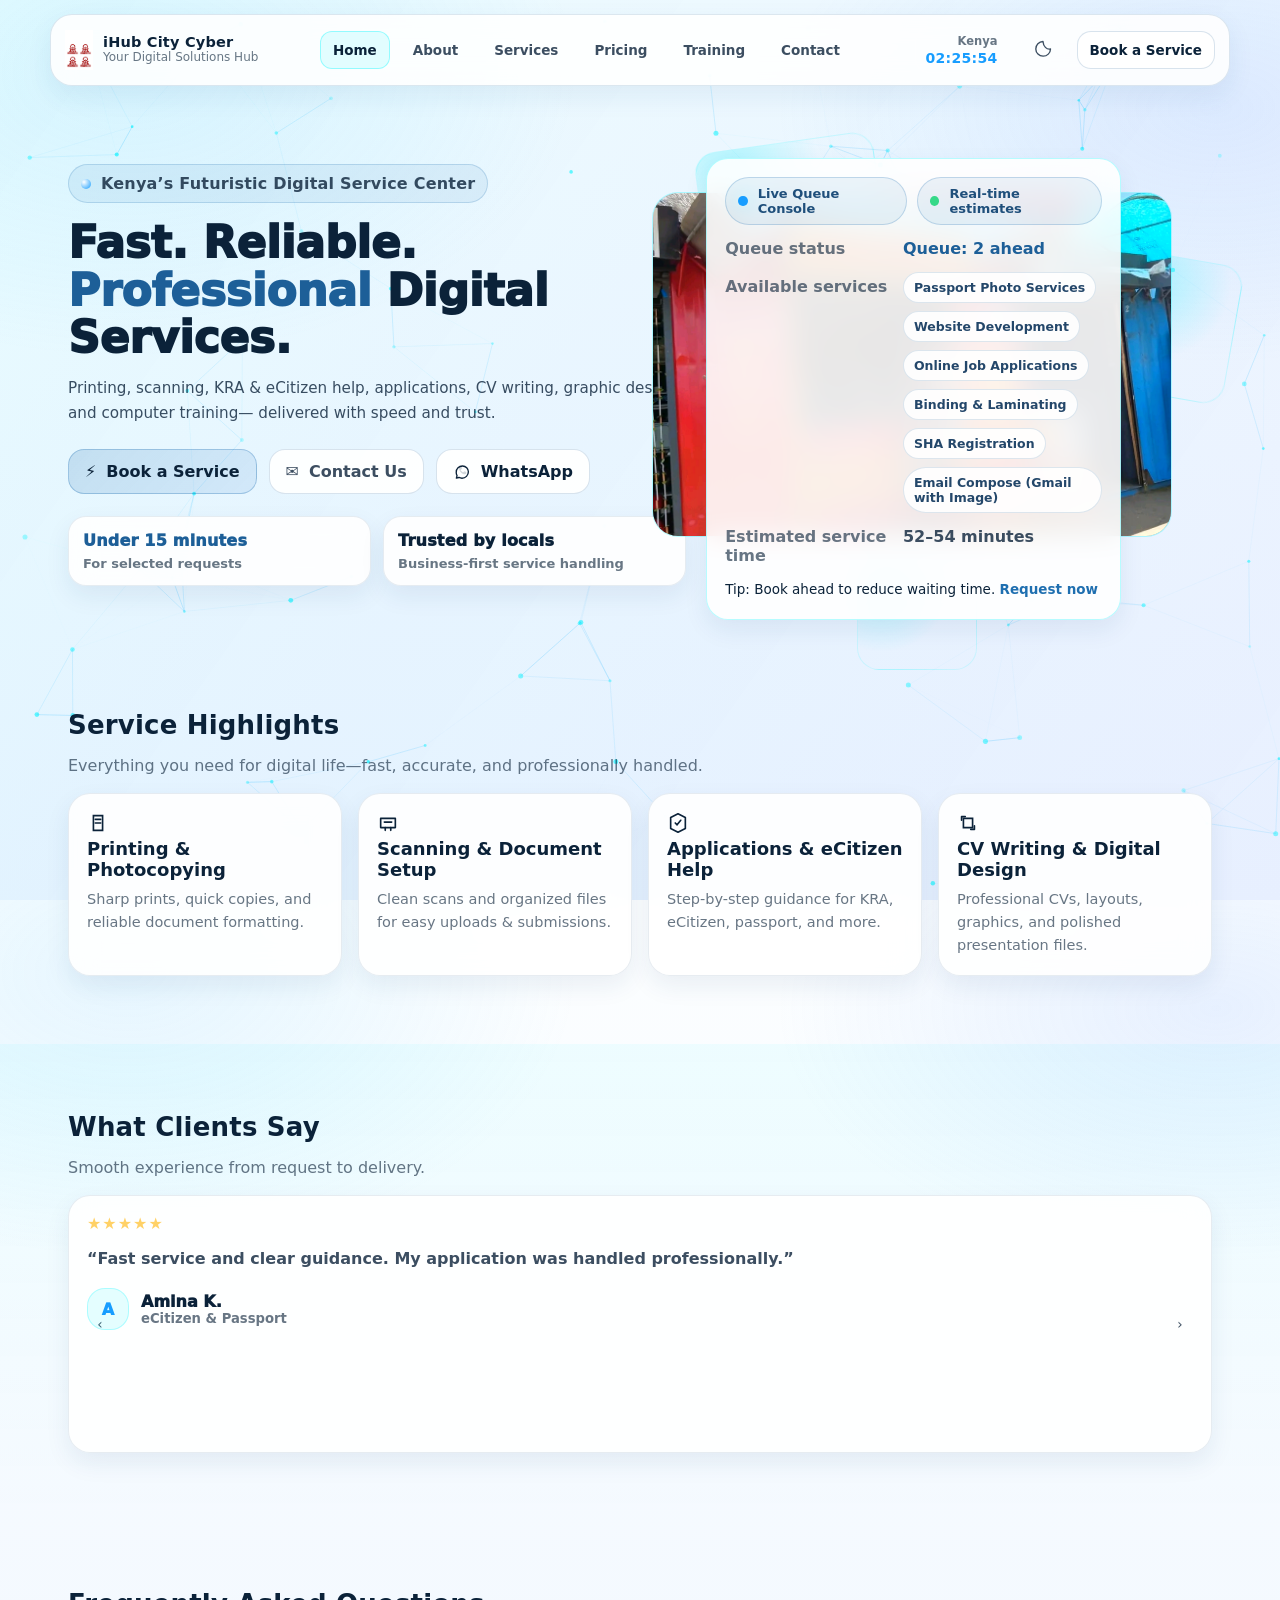
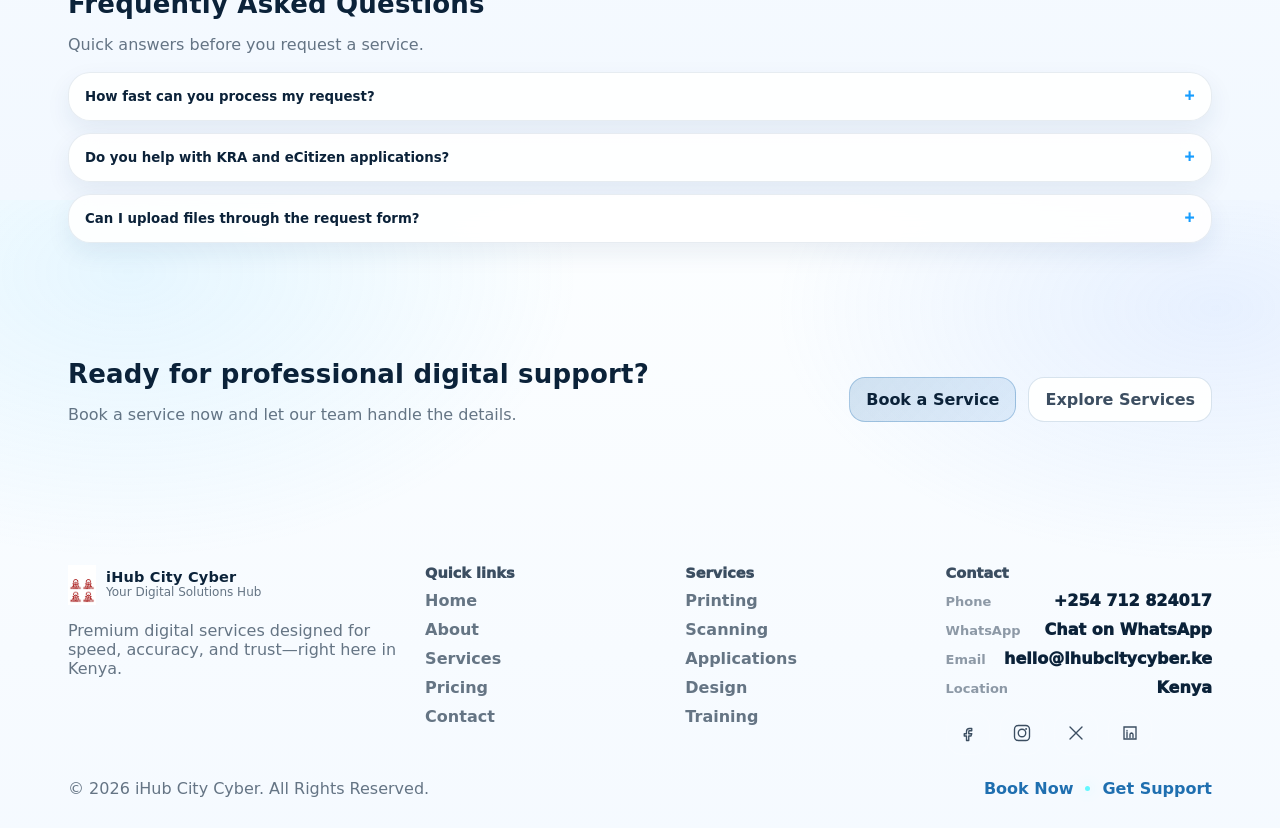
==== commit 6c5e6cca: "g" ====
--- a/index.html
+++ b/index.html
@@ -1,5 +1,5 @@
 <!doctype html>
-<html lang="en" data-theme="dark">
+<html lang="en" data-theme="light">
   <head>
     <meta charset="utf-8" />
     <meta name="viewport" content="width=device-width, initial-scale=1" />
--- a/css/style.css
+++ b/css/style.css
@@ -29,23 +29,23 @@
 }
 
 html[data-theme="light"]{
-  --bg0: #f7fbff;
-  --bg1: #eaf6ff;
-  --panel: rgba(0, 18, 45, .06);
-  --panel2: rgba(0, 18, 45, .08);
-  --stroke: rgba(0, 18, 45, .12);
-  --stroke2: rgba(0, 245, 255, .35);
-  --text: #041a2b;
-  --text2: rgba(4, 26, 43, .78);
-  --muted: rgba(4, 26, 43, .65);
-  --muted2: rgba(4, 26, 43, .45);
-  --cyan: #00a9ff;
-  --cyan2: #00e6ff;
-  --neon: #4aff3d;
-  --blue: #1b5dff;
-  --danger: #e01b45;
-  --warning: #c98400;
-  --success: #19b96a;
+  --bg0: #fcfeff;
+  --bg1: #f2f8ff;
+  --panel: rgba(255, 255, 255, .72);
+  --panel2: rgba(255, 255, 255, .84);
+  --stroke: rgba(20, 70, 120, .10);
+  --stroke2: rgba(32, 166, 255, .36);
+  --text: #0b2239;
+  --text2: rgba(11, 34, 57, .8);
+  --muted: rgba(11, 34, 57, .62);
+  --muted2: rgba(11, 34, 57, .45);
+  --cyan: #179dff;
+  --cyan2: #53c7ff;
+  --neon: #35d988;
+  --blue: #2962ff;
+  --danger: #d94b63;
+  --warning: #bd8500;
+  --success: #1fa46b;
 }
 
 *{ box-sizing: border-box; }
@@ -59,6 +59,11 @@
   color: var(--text);
   overflow-x: hidden;
 }
+html[data-theme="light"] body{
+  background: radial-gradient(820px 520px at 10% 8%, rgba(115,208,255,.16), transparent 55%),
+              radial-gradient(760px 440px at 95% 12%, rgba(124,174,255,.16), transparent 58%),
+              linear-gradient(180deg, var(--bg0), var(--bg1));
+}
 
 html{ scroll-behavior: smooth; }
 @media (prefers-reduced-motion: reduce){
@@ -145,6 +150,7 @@
   display: flex;
   align-items: center;
   justify-content: space-between;
+  flex-wrap: nowrap;
   gap: 14px;
   padding: 12px 14px;
   border-radius: var(--radius-lg);
@@ -153,14 +159,17 @@
   border: 1px solid rgba(255,255,255,.10);
 }
 html[data-theme="light"] .header-inner{
-  background: rgba(255,255,255,.55);
+  background: rgba(255,255,255,.88);
+  border-color: rgba(16,84,145,.14);
+  box-shadow: 0 10px 26px rgba(24,86,145,.08);
 }
 
 .brand{
   display: flex;
   align-items: center;
   gap: 10px;
-  min-width: 260px;
+  min-width: 0;
+  flex: 0 1 auto;
 }
 .brand__logo{
   color: var(--cyan);
@@ -182,12 +191,17 @@
   color: var(--muted);
 }
 
-.nav{ flex: 1; }
+.nav{
+  flex: 1 1 auto;
+  position: relative;
+  min-width: 0;
+}
 .nav__list{
   list-style: none;
   display: flex;
   align-items: center;
   justify-content: center;
+  flex-wrap: wrap;
   gap: 10px;
   margin: 0;
   padding: 0;
@@ -224,23 +238,30 @@
   background: rgba(255,255,255,.06);
   color: var(--text);
   position: relative;
-}
-.nav__toggle span{
+  cursor: pointer;
+  transition: border-color .2s ease, background .2s ease, transform .2s ease;
+}
+.nav__toggle > span:not(.sr-only){
   position: absolute;
-  left: 12px; right: 12px;
+  left: 11px;
+  right: 11px;
   top: 50%;
   height: 2px;
   background: currentColor;
   transform: translateY(-50%);
   box-shadow: 0 -7px 0 currentColor, 0 7px 0 currentColor;
   opacity: .9;
+  border-radius: 999px;
+  transition: background .2s ease, box-shadow .2s ease;
 }
 
 .header-actions{
   display: flex;
   align-items: center;
   gap: 12px;
-}
+  flex: 0 0 auto;
+}
+
 .clock{
   display: none;
   flex-direction: column;
@@ -286,14 +307,22 @@
 
 /* Mobile nav */
 @media (max-width: 920px){
-  .brand{ min-width: 200px; }
+  .header-inner{
+    position: relative;
+    gap: 10px;
+  }
+  .brand{
+    min-width: 0;
+    max-width: calc(100% - 220px);
+  }
   .nav__list{
     position: absolute;
-    top: 78px;
+    top: calc(100% + 10px);
     left: 18px;
     right: 18px;
     flex-direction: column;
     align-items: stretch;
+    justify-content: flex-start;
     gap: 6px;
     padding: 12px;
     border-radius: 18px;
@@ -304,9 +333,13 @@
     opacity: 0;
     pointer-events: none;
     transition: opacity .22s ease, transform .22s ease;
+    z-index: 45;
+    max-height: min(70vh, 520px);
+    overflow-y: auto;
   }
   html[data-theme="light"] .nav__list{
-    background: rgba(255,255,255,.78);
+    background: rgba(255,255,255,.96);
+    border-color: rgba(16,84,145,.14);
   }
   .nav.nav--open .nav__list{
     opacity: 1;
@@ -314,7 +347,47 @@
     pointer-events: auto;
   }
   .nav__toggle{ display: inline-block; }
-}
+  .nav__link{
+    width: 100%;
+    justify-content: flex-start;
+    padding: 12px 14px;
+  }
+}
+
+@media (max-width: 760px){
+  .header-inner{
+    padding: 10px 12px;
+  }
+  .brand__name{
+    font-size: 13.5px;
+  }
+  .brand__tag{
+    font-size: 11px;
+  }
+  .header-actions{
+    gap: 8px;
+  }
+  .btn-sm{
+    padding: 9px 10px;
+    font-size: 12.5px;
+  }
+}
+
+@media (max-width: 560px){
+  .brand__tag{
+    display: none;
+  }
+  .header-actions .btn-sm{
+    padding: 8px 10px;
+    font-size: 12px;
+  }
+  .icon-btn,
+  .nav__toggle{
+    width: 40px;
+    height: 40px;
+  }
+}
+
 
 /* Typography helpers */
 .h2{
@@ -418,6 +491,10 @@
   border-radius: var(--radius-lg);
   box-shadow: var(--shadow-card);
   backdrop-filter: blur(14px);
+}
+html[data-theme="light"] .glass{
+  background: rgba(255,255,255,.9);
+  box-shadow: 0 10px 24px rgba(20,70,120,.08);
 }
 
 .media-frame{
@@ -438,6 +515,13 @@
   mix-blend-mode: screen;
   opacity: .85;
 }
+/* Responsive images - visible on all devices */
+img{
+  max-width: 100%;
+  height: auto;
+  display: block;
+}
+
 .media-frame img{
   width: 100%;
   height: 100%;
@@ -453,20 +537,21 @@
 .about-media{
   margin-bottom: 14px;
 }
-.about-media img{ height: 240px; }
+.about-media img{ height: 240px; max-height: 50vh; }
 
 .training-media{
   margin: 6px 0 14px;
 }
-.training-media img{ height: 170px; }
+.training-media img{ height: 170px; max-height: 40vh; }
 
 .service-top__media img{
   height: 320px;
-}
-
-.contact-media img{ height: 190px; }
-
-.request-media img{ height: 160px; }
+  max-height: 60vh;
+}
+
+.contact-media img{ height: 190px; max-height: 45vh; }
+
+.request-media img{ height: 160px; max-height: 40vh; }
 
 .service-top{
   margin-bottom: 18px;
@@ -610,11 +695,14 @@
 
 .hero-visual{
   position: relative;
+  min-height: 390px;
 }
 .hero-panel{
   padding: 18px;
   position: relative;
   z-index: 2;
+  width: min(430px, 82%);
+  margin-right: auto;
 }
 .hero-panel__top{
   display: flex;
@@ -704,15 +792,15 @@
 }
 .hero-illustration{
   position: absolute;
-  right: -18px;
-  top: -12px;
-  width: min(520px, 46vw);
-  height: min(360px, 34vw);
+  right: 0;
+  top: 18px;
+  width: min(520px, 45vw);
+  height: min(345px, 32vw);
   border-radius: 26px;
   overflow: hidden;
   border: 1px solid rgba(0,245,255,.22);
   background: rgba(0,245,255,.06);
-  z-index: -1;
+  z-index: 1;
   pointer-events: none;
 }
 .hero-illustration::before{
@@ -728,6 +816,7 @@
 .hero-illustration img{
   width: 100%;
   height: 100%;
+  max-width: 100%;
   object-fit: cover;
   filter: saturate(1.12) contrast(1.05);
   transform: scale(1.02);
@@ -737,8 +826,14 @@
   transform: translateY(-2px) scale(1.04);
 }
 @media (max-width: 980px){
+  .hero-visual{
+    min-height: auto;
+  }
+  .hero-panel{
+    width: 100%;
+  }
   .hero-illustration{
-    right: -30px;
+    right: -24px;
     width: min(520px, 66vw);
     height: min(300px, 40vw);
     top: 10px;
@@ -1536,3 +1631,58 @@
 /* Small adjustments */
 .footer-col .footer-links{ margin-top: 4px; }
 
+/* Professional light-theme refinements */
+html[data-theme="light"]{
+  --shadow-glow: 0 4px 14px rgba(23,157,255,.14);
+  --shadow-card: 0 8px 22px rgba(18,66,112,.08);
+}
+
+html[data-theme="light"] .neon-text{
+  color: #1d5f98;
+  text-shadow: none;
+}
+
+html[data-theme="light"] .link{
+  color: #1f6fb0;
+  text-shadow: none;
+}
+
+html[data-theme="light"] .hero-badge{
+  background: rgba(31,111,176,.08);
+  border-color: rgba(31,111,176,.2);
+  animation: none;
+}
+
+html[data-theme="light"] .spark,
+html[data-theme="light"] .chip__pulse{
+  animation: none;
+  box-shadow: none;
+}
+
+html[data-theme="light"] .chip{
+  border-color: rgba(31,111,176,.22);
+  background: rgba(31,111,176,.08);
+  color: #1f4f7b;
+}
+
+html[data-theme="light"] .btn{
+  border-color: rgba(16,84,145,.16);
+  background: rgba(255,255,255,.92);
+}
+
+html[data-theme="light"] .btn:hover{
+  border-color: rgba(16,84,145,.28);
+  box-shadow: 0 6px 16px rgba(16,84,145,.12);
+}
+
+html[data-theme="light"] .btn-gradient{
+  border-color: rgba(31,111,176,.3);
+  background: linear-gradient(135deg, rgba(31,111,176,.18), rgba(65,137,212,.12));
+}
+
+html[data-theme="light"] .chip-mini{
+  border-color: rgba(16,84,145,.14);
+  background: rgba(255,255,255,.9);
+  color: #24476a;
+}
+
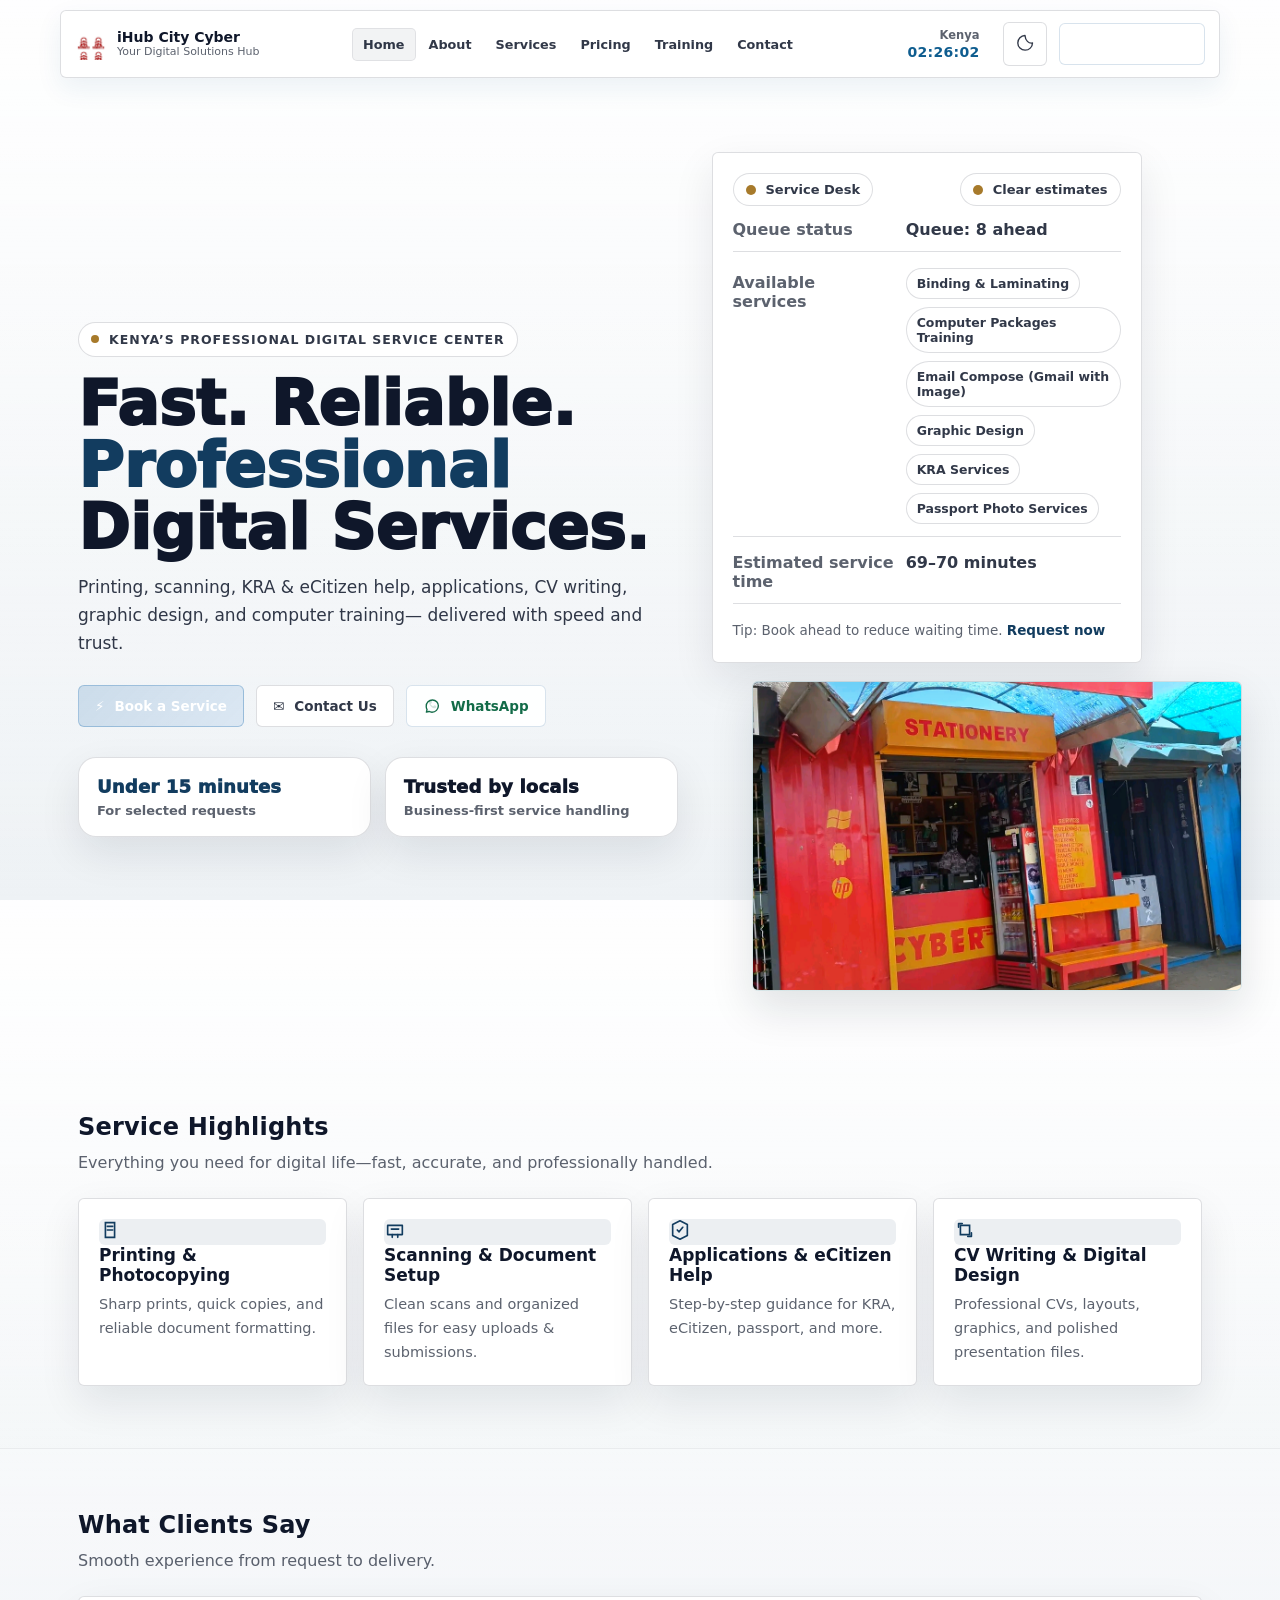
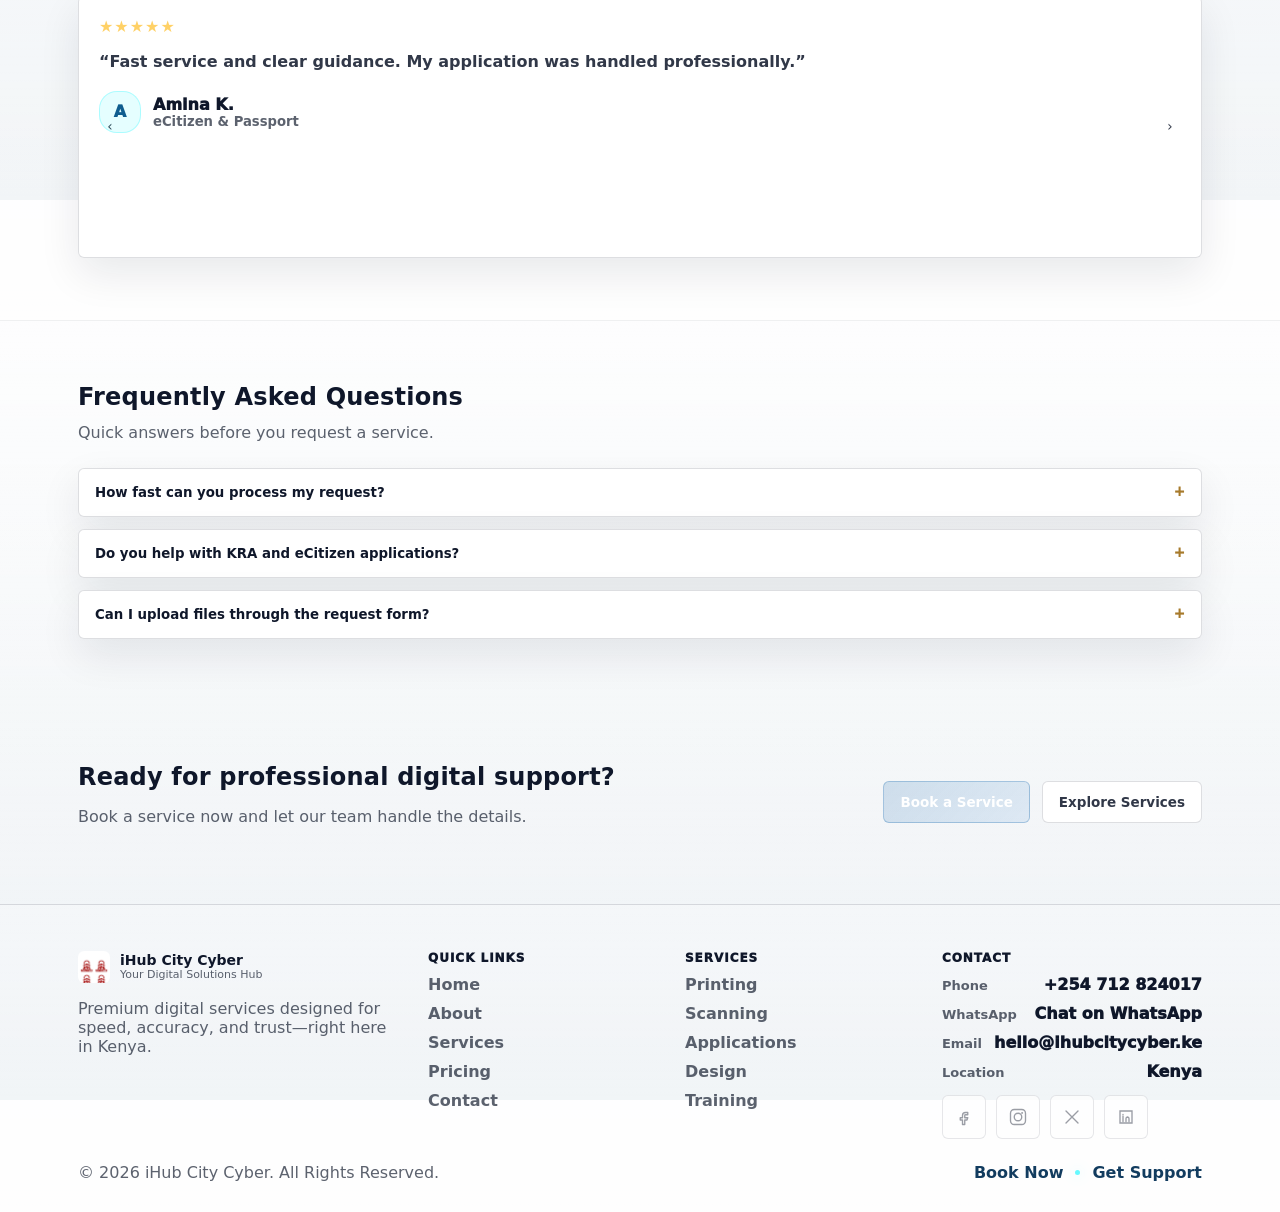
==== commit f03c3359: "Polish site visual design" ====
--- a/index.html
+++ b/index.html
@@ -79,7 +79,7 @@
             <div class="hero-copy">
               <div class="hero-badge">
                 <span class="spark" aria-hidden="true"></span>
-                Kenya’s Futuristic Digital Service Center
+                Kenya’s Professional Digital Service Center
               </div>
               <h1 class="hero-title">
                 Fast. Reliable. <span class="neon-text">Professional</span> Digital Services.
@@ -135,10 +135,10 @@
               <div class="neon-card glass hero-panel">
                 <div class="hero-panel__top">
                   <div class="chip">
-                    <span class="chip__dot" aria-hidden="true"></span> Live Queue Console
+                    <span class="chip__dot" aria-hidden="true"></span> Service Desk
                   </div>
                   <div class="chip chip--muted">
-                    <span class="chip__pulse" aria-hidden="true"></span> Real-time estimates
+                    <span class="chip__pulse" aria-hidden="true"></span> Clear estimates
                   </div>
                 </div>
 
--- a/css/style.css
+++ b/css/style.css
@@ -242,17 +242,43 @@
   transition: border-color .2s ease, background .2s ease, transform .2s ease;
 }
 .nav__toggle > span:not(.sr-only){
+  position: relative;
+  display: block;
+  width: 20px;
+  height: 2px;
+  margin: 0 auto;
+  background: currentColor;
+  opacity: .95;
+  border-radius: 999px;
+  transition: transform .22s ease, opacity .2s ease;
+}
+.nav__toggle > span:not(.sr-only)::before,
+.nav__toggle > span:not(.sr-only)::after{
+  content: "";
   position: absolute;
-  left: 11px;
-  right: 11px;
-  top: 50%;
+  left: 0;
+  width: 20px;
   height: 2px;
   background: currentColor;
-  transform: translateY(-50%);
-  box-shadow: 0 -7px 0 currentColor, 0 7px 0 currentColor;
-  opacity: .9;
   border-radius: 999px;
-  transition: background .2s ease, box-shadow .2s ease;
+  transition: transform .22s ease, top .22s ease, bottom .22s ease, opacity .2s ease;
+}
+.nav__toggle > span:not(.sr-only)::before{
+  top: -6px;
+}
+.nav__toggle > span:not(.sr-only)::after{
+  bottom: -6px;
+}
+.nav.nav--open .nav__toggle > span:not(.sr-only){
+  transform: rotate(45deg);
+}
+.nav.nav--open .nav__toggle > span:not(.sr-only)::before{
+  top: 0;
+  transform: rotate(-90deg);
+}
+.nav.nav--open .nav__toggle > span:not(.sr-only)::after{
+  bottom: 0;
+  opacity: 0;
 }
 
 .header-actions{
@@ -309,17 +335,42 @@
 @media (max-width: 920px){
   .header-inner{
     position: relative;
-    gap: 10px;
+    display: grid;
+    grid-template-columns: minmax(0, 1fr) auto auto;
+    align-items: center;
+    gap: 8px;
+  }
+  .nav{
+    order: 3;
+    min-width: 44px;
+    display: flex;
+    justify-content: flex-end;
+    align-items: center;
+    position: static;
   }
   .brand{
-    min-width: 0;
-    max-width: calc(100% - 220px);
+    order: 1;
+    max-width: none;
+  }
+  .brand__text{
+    overflow: hidden;
+  }
+  .brand__name,
+  .brand__tag{
+    white-space: nowrap;
+    overflow: hidden;
+    text-overflow: ellipsis;
+  }
+  .header-actions{
+    order: 2;
+    gap: 8px;
+    margin-left: 2px;
   }
   .nav__list{
     position: absolute;
     top: calc(100% + 10px);
-    left: 18px;
-    right: 18px;
+    left: 12px;
+    right: 12px;
     flex-direction: column;
     align-items: stretch;
     justify-content: flex-start;
@@ -327,26 +378,33 @@
     padding: 12px;
     border-radius: 18px;
     border: 1px solid rgba(255,255,255,.14);
-    background: rgba(0,0,0,.25);
+    background: linear-gradient(180deg, rgba(8, 15, 30, .96), rgba(6, 11, 24, .92));
     backdrop-filter: blur(14px);
+    -webkit-backdrop-filter: blur(14px);
+    box-shadow: 0 20px 45px rgba(0,0,0,.45);
     transform: translateY(-8px);
     opacity: 0;
     pointer-events: none;
     transition: opacity .22s ease, transform .22s ease;
-    z-index: 45;
+    z-index: 80;
     max-height: min(70vh, 520px);
     overflow-y: auto;
   }
   html[data-theme="light"] .nav__list{
-    background: rgba(255,255,255,.96);
+    background: linear-gradient(180deg, rgba(255,255,255,.98), rgba(245,250,255,.96));
     border-color: rgba(16,84,145,.14);
+    box-shadow: 0 16px 36px rgba(24,86,145,.18);
   }
   .nav.nav--open .nav__list{
     opacity: 1;
     transform: translateY(0);
     pointer-events: auto;
   }
-  .nav__toggle{ display: inline-block; }
+  .nav__toggle{
+    display: grid;
+    place-items: center;
+    z-index: 60;
+  }
   .nav__link{
     width: 100%;
     justify-content: flex-start;
@@ -357,6 +415,7 @@
 @media (max-width: 760px){
   .header-inner{
     padding: 10px 12px;
+    grid-template-columns: minmax(0, 1fr) auto auto;
   }
   .brand__name{
     font-size: 13.5px;
@@ -364,27 +423,34 @@
   .brand__tag{
     font-size: 11px;
   }
-  .header-actions{
-    gap: 8px;
-  }
-  .btn-sm{
+  .header-actions .btn-sm{
+    display: none;
+  }
+}
+
+@media (max-width: 560px){
+  .header-inner{
+    gap: 6px;
     padding: 9px 10px;
-    font-size: 12.5px;
-  }
-}
-
-@media (max-width: 560px){
+  }
   .brand__tag{
     display: none;
   }
-  .header-actions .btn-sm{
-    padding: 8px 10px;
-    font-size: 12px;
+  .brand__name{
+    font-size: 13px;
   }
   .icon-btn,
   .nav__toggle{
     width: 40px;
     height: 40px;
+  }
+  .nav__toggle{
+    border-color: rgba(255,255,255,.24);
+    background: rgba(255,255,255,.12);
+  }
+  html[data-theme="light"] .nav__toggle{
+    border-color: rgba(16,84,145,.34);
+    background: rgba(16,84,145,.08);
   }
 }
 
@@ -649,7 +715,7 @@
   font-size: 44px;
   line-height: 1.08;
   font-weight: 950;
-  letter-spacing: -0.3px;
+  letter-spacing: 0;
 }
 @media (max-width: 520px){
   .hero-title{ font-size: 32px; }
@@ -1686,3 +1752,1117 @@
   color: #24476a;
 }
 
+/* Premium editorial refinements */
+:root{
+  --radius-lg: 8px;
+  --radius-md: 8px;
+  --radius-sm: 6px;
+  --shadow-glow: 0 10px 28px rgba(15, 45, 80, .14);
+  --shadow-soft: 0 24px 60px rgba(15, 23, 42, .18);
+  --shadow-card: 0 18px 42px rgba(15, 23, 42, .10);
+  --gold: #b8892f;
+  --gold-soft: rgba(184, 137, 47, .16);
+}
+
+html[data-theme="light"]{
+  --bg0: #f7f9fb;
+  --bg1: #edf2f6;
+  --panel: rgba(255,255,255,.94);
+  --panel2: rgba(255,255,255,.98);
+  --stroke: rgba(15, 23, 42, .10);
+  --stroke2: rgba(184, 137, 47, .34);
+  --text: #101828;
+  --text2: rgba(16, 24, 40, .82);
+  --muted: rgba(16, 24, 40, .62);
+  --muted2: rgba(16, 24, 40, .44);
+  --cyan: #0f5d8f;
+  --cyan2: #2f80b7;
+  --neon: #b8892f;
+  --blue: #184e77;
+  --shadow-glow: 0 10px 26px rgba(24, 78, 119, .14);
+  --shadow-card: 0 16px 42px rgba(15, 23, 42, .09);
+}
+
+html[data-theme="dark"]{
+  --bg0: #080b10;
+  --bg1: #111820;
+  --panel: rgba(18, 24, 32, .86);
+  --panel2: rgba(24, 32, 42, .92);
+  --stroke: rgba(255,255,255,.12);
+  --stroke2: rgba(184, 137, 47, .32);
+  --text: #f5f7fa;
+  --text2: rgba(245,247,250,.82);
+  --muted: rgba(245,247,250,.62);
+  --muted2: rgba(245,247,250,.42);
+  --cyan: #7fb7dd;
+  --cyan2: #9fc9e5;
+  --neon: #d6af63;
+  --blue: #2f80b7;
+}
+
+body,
+html[data-theme="light"] body{
+  background:
+    linear-gradient(180deg, rgba(255,255,255,.72), rgba(255,255,255,.24) 38%, transparent 70%),
+    radial-gradient(760px 420px at 80% -10%, rgba(184,137,47,.12), transparent 58%),
+    linear-gradient(180deg, var(--bg0), var(--bg1));
+}
+
+html[data-theme="dark"] body{
+  background:
+    radial-gradient(700px 420px at 78% -8%, rgba(184,137,47,.16), transparent 58%),
+    linear-gradient(180deg, var(--bg0), var(--bg1));
+}
+
+#particles,
+.hero-floaters,
+.floater{
+  display: none;
+}
+
+.container{
+  max-width: 1160px;
+}
+
+.site-header{
+  padding: 10px 0;
+}
+
+.header-inner{
+  border-radius: 0;
+  padding: 12px 16px;
+  border-color: rgba(15,23,42,.08);
+  background: rgba(255,255,255,.86);
+  box-shadow: 0 10px 30px rgba(15,23,42,.06);
+}
+
+html[data-theme="dark"] .header-inner{
+  background: rgba(10,14,20,.86);
+  border-color: rgba(255,255,255,.10);
+  box-shadow: 0 16px 38px rgba(0,0,0,.28);
+}
+
+.brand__logo img{
+  width: 34px;
+  height: 34px;
+  border-radius: 8px;
+  object-fit: cover;
+  box-shadow: 0 8px 18px rgba(15,23,42,.12);
+}
+
+.brand__name{
+  font-size: 15px;
+  letter-spacing: 0;
+}
+
+.brand__tag{
+  font-size: 11.5px;
+}
+
+.nav__list{
+  gap: 2px;
+}
+
+.nav__link{
+  border-radius: 6px;
+  padding: 9px 11px;
+  font-weight: 750;
+  font-size: 13px;
+  letter-spacing: 0;
+}
+
+.nav__link:hover,
+.nav__link.active{
+  transform: none;
+  border-color: rgba(184,137,47,.28);
+  background: var(--gold-soft);
+  color: var(--text);
+}
+
+.clock,
+.icon-btn,
+.nav__toggle,
+.btn,
+.social,
+.back-to-top,
+.whatsapp-float,
+.whatsapp-float__icon{
+  border-radius: 8px;
+}
+
+.btn{
+  min-height: 44px;
+  padding: 12px 18px;
+  border-color: rgba(15,23,42,.12);
+  background: var(--panel2);
+  box-shadow: 0 1px 0 rgba(255,255,255,.55) inset;
+}
+
+.btn:hover{
+  transform: translateY(-1px);
+  border-color: rgba(184,137,47,.36);
+  box-shadow: var(--shadow-glow);
+}
+
+.btn-primary,
+.btn-gradient{
+  color: #fff;
+  border-color: rgba(16,24,40,.92);
+  background: linear-gradient(135deg, #101828, #184e77);
+}
+
+.btn-secondary{
+  background: rgba(255,255,255,.74);
+  color: var(--text);
+  border-color: rgba(15,23,42,.12);
+}
+
+html[data-theme="dark"] .btn-secondary{
+  background: rgba(255,255,255,.07);
+  border-color: rgba(255,255,255,.14);
+}
+
+.btn-whatsapp{
+  border-color: rgba(31,164,107,.28);
+  background: linear-gradient(135deg, rgba(31,164,107,.18), rgba(255,255,255,.72));
+  color: #126b48;
+}
+
+html[data-theme="dark"] .btn-whatsapp{
+  background: rgba(31,164,107,.16);
+  color: #8ef0c4;
+}
+
+.link,
+html[data-theme="light"] .link{
+  color: var(--blue);
+  text-shadow: none;
+}
+
+.section{
+  padding: 72px 0;
+}
+
+.section--alt{
+  background: rgba(255,255,255,.34);
+  border-top: 1px solid rgba(15,23,42,.06);
+  border-bottom: 1px solid rgba(15,23,42,.06);
+}
+
+html[data-theme="dark"] .section--alt{
+  background: rgba(255,255,255,.025);
+  border-color: rgba(255,255,255,.07);
+}
+
+.section-head{
+  max-width: 760px;
+  margin-bottom: 26px;
+}
+
+.section-head .muted{
+  margin-top: 8px;
+  line-height: 1.7;
+}
+
+.glass,
+html[data-theme="light"] .glass{
+  background: var(--panel);
+  border-color: var(--stroke);
+  box-shadow: var(--shadow-card);
+  backdrop-filter: blur(16px);
+}
+
+.card,
+.service-top__copy,
+.about-block,
+.about-right,
+.hero-panel,
+.contact .glass,
+.request .glass{
+  padding: 22px;
+}
+
+.section .grid > .glass:not(.media-frame):not(.faq__item),
+.section .container > .glass:not(.callout):not(.faq__item){
+  padding: 22px;
+}
+
+.card--hover:hover{
+  transform: translateY(-3px);
+  border-color: rgba(184,137,47,.34);
+  background: var(--panel2);
+}
+
+.media-frame{
+  border-color: rgba(15,23,42,.10);
+  background: #dfe7ee;
+  box-shadow: var(--shadow-card);
+}
+
+.media-frame::after{
+  background: linear-gradient(180deg, transparent 55%, rgba(0,0,0,.20));
+  mix-blend-mode: normal;
+  opacity: .55;
+}
+
+.media-frame img{
+  filter: saturate(.98) contrast(1.02);
+  transform: none;
+}
+
+.media-frame:hover img{
+  transform: scale(1.025);
+}
+
+.hero{
+  padding: 76px 0 54px;
+}
+
+.hero-inner{
+  align-items: center;
+  gap: 44px;
+}
+
+.hero-badge,
+html[data-theme="light"] .hero-badge{
+  border-radius: 999px;
+  color: var(--text);
+  background: rgba(184,137,47,.12);
+  border-color: rgba(184,137,47,.28);
+  font-size: 12.5px;
+  text-transform: uppercase;
+  letter-spacing: .08em;
+  animation: none;
+}
+
+.spark{
+  width: 8px;
+  height: 8px;
+  background: var(--gold);
+  box-shadow: none;
+  animation: none;
+}
+
+.hero-title{
+  max-width: 780px;
+  font-size: 68px;
+  line-height: .98;
+  letter-spacing: 0;
+}
+
+.hero-subtitle{
+  max-width: 62ch;
+  font-size: 17px;
+  color: var(--text2);
+}
+
+.hero-cta{
+  margin-top: 28px;
+}
+
+.hero-metrics{
+  margin-top: 30px;
+  gap: 14px;
+}
+
+.metric{
+  padding: 18px;
+}
+
+.metric__value{
+  font-size: 18px;
+}
+
+.neon-text,
+html[data-theme="light"] .neon-text{
+  color: var(--blue);
+  text-shadow: none;
+}
+
+html[data-theme="dark"] .neon-text{
+  color: var(--cyan2);
+}
+
+.neon-card{
+  border-color: rgba(184,137,47,.28);
+}
+
+.hero-panel{
+  width: min(450px, 100%);
+  margin: 0;
+}
+
+.hero-illustration{
+  position: relative;
+  right: auto;
+  top: auto;
+  width: min(520px, 100%);
+  height: 330px;
+  margin-top: 18px;
+  border-radius: 8px;
+  border-color: rgba(15,23,42,.10);
+  box-shadow: var(--shadow-soft);
+}
+
+.hero-illustration::before{
+  background: linear-gradient(180deg, transparent 48%, rgba(0,0,0,.28));
+}
+
+.hero-visual{
+  min-height: auto;
+}
+
+.chip,
+html[data-theme="light"] .chip{
+  border-radius: 999px;
+  border-color: rgba(184,137,47,.26);
+  background: rgba(184,137,47,.10);
+  color: var(--text);
+}
+
+.chip--muted{
+  background: rgba(15,23,42,.04);
+  border-color: rgba(15,23,42,.10);
+}
+
+html[data-theme="dark"] .chip--muted{
+  background: rgba(255,255,255,.05);
+  border-color: rgba(255,255,255,.10);
+}
+
+.chip__dot,
+.chip__pulse{
+  background: var(--gold);
+  box-shadow: none;
+  animation: none;
+}
+
+.dashboard{
+  gap: 16px;
+}
+
+.dashboard-row{
+  grid-template-columns: minmax(130px, .9fr) 1.2fr;
+  padding-bottom: 14px;
+  border-bottom: 1px solid var(--stroke);
+}
+
+.dashboard-row:last-of-type{
+  border-bottom: 0;
+  padding-bottom: 0;
+}
+
+.chips .chip-mini,
+html[data-theme="light"] .chip-mini{
+  border-radius: 999px;
+  border-color: rgba(15,23,42,.10);
+  background: rgba(255,255,255,.74);
+  color: var(--text2);
+}
+
+.page-hero{
+  padding: 44px 0 20px;
+}
+
+.page-hero__inner{
+  padding: 34px 30px;
+  background:
+    linear-gradient(135deg, rgba(255,255,255,.96), rgba(255,255,255,.84)),
+    radial-gradient(600px 220px at 90% 0%, rgba(184,137,47,.14), transparent);
+}
+
+html[data-theme="dark"] .page-hero__inner{
+  background:
+    linear-gradient(135deg, rgba(18,24,32,.94), rgba(18,24,32,.82)),
+    radial-gradient(600px 220px at 90% 0%, rgba(184,137,47,.16), transparent);
+}
+
+.page-hero__eyebrow{
+  color: var(--gold);
+  text-transform: uppercase;
+  letter-spacing: .09em;
+  font-size: 12px;
+}
+
+.page-hero__title{
+  max-width: 820px;
+  font-size: 50px;
+  letter-spacing: 0;
+  line-height: 1.02;
+}
+
+.page-hero__sub{
+  max-width: 760px;
+  font-size: 16px;
+}
+
+.service-card,
+.module-card,
+.price-card{
+  min-height: auto;
+}
+
+.service-card,
+.module-card{
+  gap: 14px;
+}
+
+.service-card__icon,
+.card__icon,
+.module-card__icon,
+.callout__icon,
+.bullet__icon,
+.toast__icon{
+  border-radius: 8px;
+  border-color: rgba(184,137,47,.28);
+  background: rgba(184,137,47,.10);
+  color: var(--gold);
+}
+
+.price-card{
+  gap: 18px;
+}
+
+.price-card--highlight{
+  border-color: rgba(184,137,47,.42);
+  background: linear-gradient(180deg, rgba(184,137,47,.12), var(--panel));
+}
+
+.price-card__badge,
+.price-card__badge--neon{
+  border-radius: 999px;
+  border-color: rgba(184,137,47,.24);
+  background: rgba(184,137,47,.10);
+  color: var(--text);
+}
+
+.price-card__amount{
+  font-size: 34px;
+  letter-spacing: 0;
+}
+
+.meta-row,
+.bullet{
+  border-radius: 8px;
+}
+
+.field__input{
+  border-radius: 8px;
+  border-color: rgba(15,23,42,.12);
+  background: rgba(255,255,255,.88);
+}
+
+html[data-theme="dark"] .field__input{
+  background: rgba(255,255,255,.06);
+  border-color: rgba(255,255,255,.12);
+}
+
+.field__input:focus{
+  border-color: rgba(184,137,47,.52);
+  box-shadow: 0 0 0 4px rgba(184,137,47,.13);
+}
+
+.map-wrap{
+  border-radius: 8px;
+  border-color: var(--stroke);
+  box-shadow: var(--shadow-card);
+}
+
+.modal__dialog,
+.toast{
+  background: var(--panel2);
+  border-color: var(--stroke);
+}
+
+html[data-theme="dark"] .modal__dialog,
+html[data-theme="dark"] .toast{
+  background: rgba(18,24,32,.96);
+}
+
+.modal__summary{
+  border-radius: 8px;
+}
+
+.faq__item{
+  border-radius: 8px;
+}
+
+.faq__q:hover{
+  background: rgba(184,137,47,.08);
+}
+
+.faq__chev{
+  color: var(--gold);
+}
+
+.check{
+  border-radius: 4px;
+  border-color: rgba(184,137,47,.34);
+  background: rgba(184,137,47,.12);
+  box-shadow: none;
+}
+
+.check:after{
+  border-color: var(--gold);
+}
+
+.site-footer{
+  padding: 56px 0 30px;
+  border-top: 1px solid var(--stroke);
+  background: rgba(255,255,255,.30);
+}
+
+html[data-theme="dark"] .site-footer{
+  background: rgba(255,255,255,.025);
+}
+
+.footer-grid{
+  gap: 28px;
+}
+
+.footer-title{
+  color: var(--text);
+  letter-spacing: .04em;
+  text-transform: uppercase;
+  font-size: 12px;
+}
+
+.footer-links a:hover{
+  color: var(--gold);
+}
+
+.social{
+  background: var(--panel2);
+  border-color: var(--stroke);
+}
+
+.social:hover{
+  border-color: rgba(184,137,47,.34);
+  background: rgba(184,137,47,.10);
+  color: var(--gold);
+}
+
+.social[href="#"]{
+  opacity: .48;
+  cursor: not-allowed;
+}
+
+.social[href="#"]:hover{
+  transform: none;
+  border-color: var(--stroke);
+  background: var(--panel2);
+  color: var(--text2);
+}
+
+.loading-overlay{
+  background: rgba(247,249,251,.92);
+}
+
+html[data-theme="dark"] .loading-overlay{
+  background: rgba(8,11,16,.92);
+}
+
+.loader{
+  border-top-color: var(--gold);
+}
+
+@media (max-width: 920px){
+  .header-inner{
+    border-radius: 8px;
+  }
+
+  .nav__list{
+    border-radius: 8px;
+    background: rgba(255,255,255,.98);
+    border-color: rgba(15,23,42,.10);
+  }
+
+  html[data-theme="dark"] .nav__list{
+    background: rgba(10,14,20,.98);
+    border-color: rgba(255,255,255,.12);
+  }
+}
+
+@media (max-width: 760px){
+  .section{
+    padding: 52px 0;
+  }
+
+  .page-hero__inner{
+    padding: 26px 20px;
+  }
+
+  .hero{
+    padding: 52px 0 36px;
+  }
+
+  .hero-title{
+    font-size: 40px;
+  }
+
+  .page-hero__title{
+    font-size: 36px;
+  }
+
+  .dashboard-row{
+    grid-template-columns: 1fr;
+    gap: 6px;
+  }
+
+  .footer-bottom__inner,
+  .modal__actions{
+    align-items: flex-start;
+    flex-direction: column;
+  }
+}
+
+@media (max-width: 520px){
+  .hero-title{
+    font-size: 34px;
+  }
+
+  .page-hero__title{
+    font-size: 30px;
+  }
+
+  .hero-cta .btn,
+  .cta__actions .btn,
+  .modal__actions .btn{
+    width: 100%;
+  }
+}
+
+/* Sleek finish */
+:root{
+  --radius-lg: 6px;
+  --radius-md: 6px;
+  --radius-sm: 4px;
+  --shadow-card: 0 8px 24px rgba(15, 23, 42, .07);
+  --shadow-soft: 0 18px 44px rgba(15, 23, 42, .12);
+  --shadow-glow: 0 10px 22px rgba(24, 78, 119, .10);
+}
+
+html[data-theme="light"]{
+  --bg0: #fafbfc;
+  --bg1: #eef2f5;
+  --panel: rgba(255,255,255,.88);
+  --panel2: rgba(255,255,255,.96);
+  --stroke: rgba(15, 23, 42, .08);
+  --text: #0f172a;
+  --text2: rgba(15,23,42,.78);
+  --muted: rgba(15,23,42,.56);
+  --blue: #123c5f;
+  --gold: #a77a2b;
+}
+
+html[data-theme="dark"]{
+  --bg0: #080a0d;
+  --bg1: #10151b;
+  --panel: rgba(18, 23, 30, .78);
+  --panel2: rgba(22, 28, 36, .92);
+  --stroke: rgba(255,255,255,.09);
+}
+
+body,
+html[data-theme="light"] body{
+  background:
+    linear-gradient(180deg, rgba(255,255,255,.86), rgba(255,255,255,.20) 54%, transparent),
+    linear-gradient(180deg, var(--bg0), var(--bg1));
+}
+
+html[data-theme="dark"] body{
+  background: linear-gradient(180deg, var(--bg0), var(--bg1));
+}
+
+.header-inner{
+  max-width: 1160px;
+  margin: 0 auto;
+  padding: 10px 14px;
+  border-radius: 6px;
+  background: rgba(255,255,255,.78);
+  box-shadow: 0 8px 24px rgba(15,23,42,.05);
+}
+
+html[data-theme="dark"] .header-inner{
+  background: rgba(9, 12, 17, .82);
+  box-shadow: 0 12px 30px rgba(0,0,0,.22);
+}
+
+.brand__logo img{
+  width: 32px;
+  height: 32px;
+  border-radius: 6px;
+  box-shadow: none;
+}
+
+.brand__name{
+  font-size: 14px;
+  font-weight: 900;
+}
+
+.brand__tag{
+  font-size: 11px;
+}
+
+.nav__link{
+  padding: 8px 10px;
+  border-radius: 5px;
+  font-size: 12.8px;
+}
+
+.nav__link:hover,
+.nav__link.active{
+  border-color: rgba(15,23,42,.08);
+  background: rgba(15,23,42,.05);
+}
+
+html[data-theme="dark"] .nav__link:hover,
+html[data-theme="dark"] .nav__link.active{
+  border-color: rgba(255,255,255,.10);
+  background: rgba(255,255,255,.07);
+}
+
+.glass,
+html[data-theme="light"] .glass{
+  background: var(--panel);
+  border: 1px solid var(--stroke);
+  box-shadow: var(--shadow-card);
+  backdrop-filter: blur(12px);
+}
+
+.btn,
+.icon-btn,
+.nav__toggle,
+.social,
+.back-to-top,
+.whatsapp-float,
+.whatsapp-float__icon,
+.field__input,
+.media-frame,
+.hero-illustration,
+.modal__summary,
+.map-wrap,
+.faq__item,
+.meta-row,
+.bullet{
+  border-radius: 6px;
+}
+
+.btn{
+  min-height: 42px;
+  padding: 11px 16px;
+  font-size: 13.5px;
+  border-color: var(--stroke);
+  box-shadow: none;
+}
+
+.btn:hover{
+  transform: translateY(-1px);
+  box-shadow: 0 10px 22px rgba(15,23,42,.09);
+}
+
+.btn-primary,
+.btn-gradient{
+  background: #0f172a;
+  border-color: #0f172a;
+}
+
+.btn-primary:hover,
+.btn-gradient:hover{
+  background: #123c5f;
+  border-color: #123c5f;
+}
+
+.btn-secondary{
+  background: rgba(255,255,255,.58);
+}
+
+.section{
+  padding: 62px 0;
+}
+
+.section--alt{
+  background: rgba(255,255,255,.22);
+}
+
+.section-head{
+  margin-bottom: 22px;
+}
+
+.h2{
+  font-size: 24px;
+}
+
+.h3{
+  font-size: 17px;
+}
+
+.p,
+.hero-subtitle,
+.page-hero__sub{
+  line-height: 1.65;
+}
+
+.hero{
+  padding: 64px 0 44px;
+}
+
+.hero-inner{
+  gap: 34px;
+}
+
+.hero-title{
+  font-size: 62px;
+  line-height: 1;
+}
+
+.hero-badge,
+html[data-theme="light"] .hero-badge,
+.chip,
+html[data-theme="light"] .chip,
+.price-card__badge,
+.price-card__badge--neon,
+.chips .chip-mini,
+html[data-theme="light"] .chip-mini{
+  background: rgba(15,23,42,.045);
+  border-color: rgba(15,23,42,.075);
+  color: var(--text2);
+}
+
+html[data-theme="dark"] .hero-badge,
+html[data-theme="dark"] .chip,
+html[data-theme="dark"] .price-card__badge,
+html[data-theme="dark"] .price-card__badge--neon,
+html[data-theme="dark"] .chips .chip-mini{
+  background: rgba(255,255,255,.055);
+  border-color: rgba(255,255,255,.09);
+}
+
+.spark,
+.chip__dot,
+.chip__pulse{
+  background: var(--gold);
+}
+
+.hero-panel,
+.card,
+.service-top__copy,
+.about-block,
+.about-right,
+.section .grid > .glass:not(.media-frame):not(.faq__item),
+.section .container > .glass:not(.callout):not(.faq__item){
+  padding: 20px;
+}
+
+.hero-panel{
+  width: min(430px, 100%);
+}
+
+.hero-illustration{
+  height: 310px;
+  box-shadow: var(--shadow-soft);
+}
+
+.media-frame{
+  border-color: var(--stroke);
+  box-shadow: var(--shadow-card);
+}
+
+.media-frame::after,
+.hero-illustration::before{
+  opacity: .35;
+}
+
+.media-frame:hover img,
+.hero-illustration:hover img{
+  transform: scale(1.015);
+}
+
+.dashboard-row{
+  padding-bottom: 12px;
+}
+
+.service-card,
+.module-card,
+.price-card{
+  gap: 12px;
+}
+
+.service-card__icon,
+.card__icon,
+.module-card__icon,
+.callout__icon,
+.bullet__icon,
+.toast__icon{
+  border-radius: 6px;
+  background: rgba(15,23,42,.045);
+  border-color: rgba(15,23,42,.08);
+  color: var(--blue);
+}
+
+html[data-theme="dark"] .service-card__icon,
+html[data-theme="dark"] .card__icon,
+html[data-theme="dark"] .module-card__icon,
+html[data-theme="dark"] .callout__icon,
+html[data-theme="dark"] .bullet__icon,
+html[data-theme="dark"] .toast__icon{
+  background: rgba(255,255,255,.06);
+  border-color: rgba(255,255,255,.10);
+  color: var(--cyan2);
+}
+
+.price-card--highlight{
+  border-color: rgba(167,122,43,.26);
+  background: var(--panel);
+}
+
+.field__input{
+  padding: 11px 12px;
+  box-shadow: none;
+}
+
+.site-footer{
+  padding-top: 46px;
+  background: rgba(255,255,255,.18);
+}
+
+.footer-grid{
+  gap: 24px;
+}
+
+.footer-title{
+  letter-spacing: .08em;
+}
+
+@media (max-width: 760px){
+  .section{
+    padding: 46px 0;
+  }
+
+  .hero{
+    padding: 46px 0 34px;
+  }
+
+  .hero-title{
+    font-size: 38px;
+  }
+
+  .page-hero__title{
+    font-size: 34px;
+  }
+}
+
+@media (max-width: 520px){
+  .hero-title{
+    font-size: 32px;
+  }
+
+  .page-hero__title{
+    font-size: 29px;
+  }
+}
+
+/* Light-mode visibility guard */
+html[data-theme="light"]{
+  --panel: rgba(255,255,255,.96);
+  --panel2: #ffffff;
+  --stroke: rgba(15,23,42,.14);
+  --text2: rgba(15,23,42,.86);
+  --muted: rgba(15,23,42,.68);
+  --muted2: rgba(15,23,42,.58);
+}
+
+html[data-theme="light"] .glass,
+html[data-theme="light"] .header-inner,
+html[data-theme="light"] .modal__dialog,
+html[data-theme="light"] .toast{
+  background: rgba(255,255,255,.96);
+  border-color: rgba(15,23,42,.14);
+}
+
+html[data-theme="light"] .page-hero__inner{
+  background: linear-gradient(135deg, rgba(255,255,255,.98), rgba(248,250,252,.96));
+}
+
+html[data-theme="light"] .muted,
+html[data-theme="light"] .p,
+html[data-theme="light"] .dashboard-hint,
+html[data-theme="light"] .testimonial__role,
+html[data-theme="light"] .footer-links a,
+html[data-theme="light"] .footer-item__label,
+html[data-theme="light"] .field__hint,
+html[data-theme="light"] .toast__msg{
+  color: var(--muted);
+}
+
+html[data-theme="light"] .hero-subtitle,
+html[data-theme="light"] .page-hero__sub,
+html[data-theme="light"] .dashboard-row__value,
+html[data-theme="light"] .field__label,
+html[data-theme="light"] .nav__link,
+html[data-theme="light"] .chip,
+html[data-theme="light"] .chip-mini,
+html[data-theme="light"] .price-card__badge,
+html[data-theme="light"] .price-card__unit,
+html[data-theme="light"] .btn-secondary{
+  color: var(--text2);
+}
+
+html[data-theme="light"] .btn-secondary,
+html[data-theme="light"] .icon-btn,
+html[data-theme="light"] .nav__toggle,
+html[data-theme="light"] .social,
+html[data-theme="light"] .back-to-top,
+html[data-theme="light"] .field__input,
+html[data-theme="light"] .meta-row,
+html[data-theme="light"] .chips .chip-mini,
+html[data-theme="light"] .hero-badge,
+html[data-theme="light"] .chip,
+html[data-theme="light"] .price-card__badge{
+  background: #ffffff;
+  border-color: rgba(15,23,42,.14);
+}
+
+html[data-theme="light"] .field__input::placeholder{
+  color: rgba(15,23,42,.50);
+}
+
+html[data-theme="light"] select.field__input,
+html[data-theme="light"] input.field__input,
+html[data-theme="light"] textarea.field__input{
+  color: var(--text);
+}
+
+html[data-theme="light"] .service-card__icon,
+html[data-theme="light"] .card__icon,
+html[data-theme="light"] .module-card__icon,
+html[data-theme="light"] .callout__icon,
+html[data-theme="light"] .bullet__icon,
+html[data-theme="light"] .toast__icon{
+  background: rgba(18,60,95,.08);
+  border-color: rgba(18,60,95,.16);
+  color: var(--blue);
+}
+
+html[data-theme="light"] .check{
+  background: rgba(167,122,43,.16);
+  border-color: rgba(167,122,43,.42);
+}
+
+html[data-theme="light"] .social[href="#"]{
+  opacity: .72;
+  color: rgba(15,23,42,.58);
+}
+
+html[data-theme="light"] .social[href="#"]:hover{
+  color: rgba(15,23,42,.58);
+}
+
+html[data-theme="light"] .loading-overlay{
+  background: rgba(250,251,252,.96);
+}
+
+html[data-theme="light"] .loading-text{
+  color: var(--text2);
+}
+
